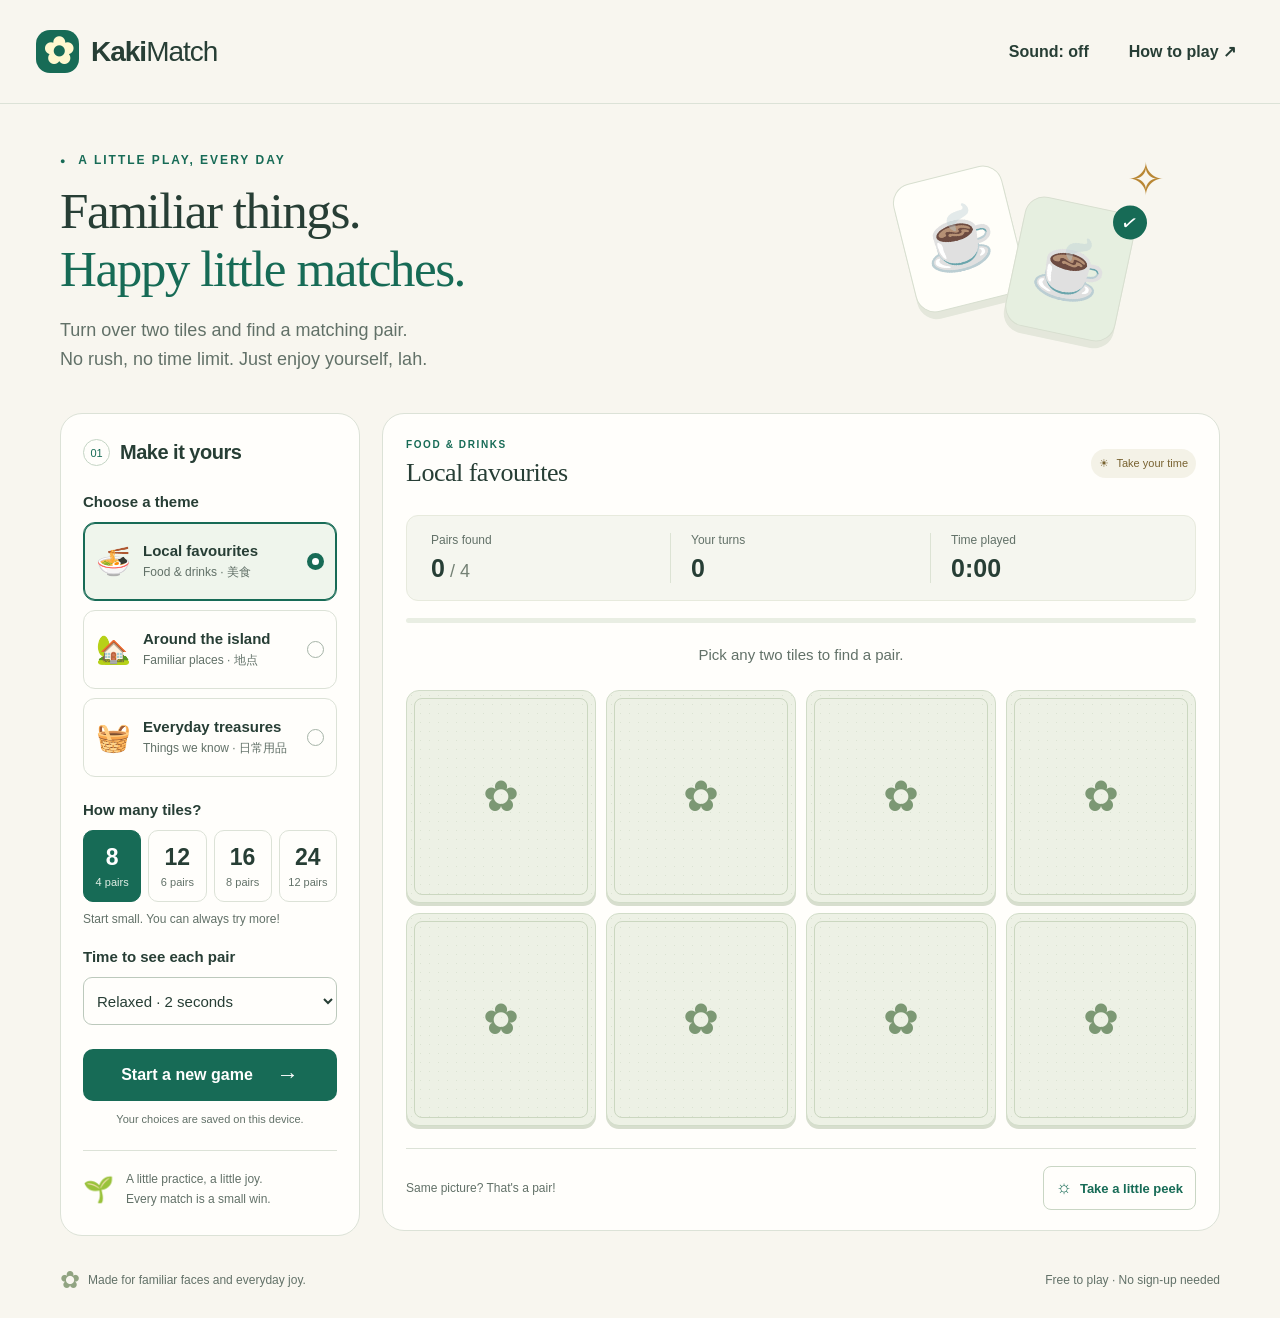
==== index.html @ 7e481359 "Add tile match game" ====
<!doctype html>
<html lang="en">
<head>
  <meta charset="utf-8">
  <meta name="viewport" content="width=device-width, initial-scale=1">
  <meta name="theme-color" content="#176b56">
  <meta name="description" content="A friendly, free tile matching game with familiar Singapore food, places and everyday things. Play at your own pace.">
  <title>Kaki Match · A little play, every day</title>
  <link rel="icon" href="data:image/svg+xml,%3Csvg xmlns='http://www.w3.org/2000/svg' viewBox='0 0 100 100'%3E%3Crect width='100' height='100' rx='24' fill='%23176b56'/%3E%3Ctext x='50' y='70' text-anchor='middle' font-size='65'%3E🌸%3C/text%3E%3C/svg%3E">
  <link rel="stylesheet" href="styles.css">
  <script src="engine.js" defer></script>
  <script src="app.js" defer></script>
</head>
<body>
  <a class="skip-link" href="#game">Skip to the game</a>
  <header class="site-header">
    <a class="brand" href="./" aria-label="Kaki Match home"><span class="brand-mark" aria-hidden="true">✿</span><span>Kaki<span class="brand-light">Match</span></span></a>
    <div class="header-actions"><button class="quiet-button" id="sound-button" type="button" aria-pressed="false">Sound: off</button><button class="quiet-button" id="help-button" type="button">How to play <span aria-hidden="true">↗</span></button></div>
  </header>

  <main>
    <section class="intro" aria-labelledby="page-title">
      <p class="eyebrow"><span aria-hidden="true">●</span> A LITTLE PLAY, EVERY DAY</p>
      <h1 id="page-title">Familiar things.<br><span>Happy little matches.</span></h1>
      <p class="intro-copy">Turn over two tiles and find a matching pair.<br>No rush, no time limit. Just enjoy yourself, lah.</p>
      <div class="intro-decoration" aria-hidden="true"><span class="decor-tile decor-one">☕</span><span class="decor-tile decor-two">☕<span class="decor-check">✓</span></span><span class="sparkle">✧</span></div>
    </section>

    <div class="game-layout">
      <aside class="settings-panel" aria-labelledby="settings-title">
        <div class="panel-heading"><span class="section-number" aria-hidden="true">01</span><h2 id="settings-title">Make it yours</h2></div>
        <form id="settings-form">
          <fieldset><legend>Choose a theme</legend><div class="theme-options">
            <label class="theme-option"><input type="radio" name="theme" value="food" checked><span class="theme-icon" aria-hidden="true">🍜</span><span><strong>Local favourites</strong><small>Food &amp; drinks · 美食</small></span><span class="radio-mark" aria-hidden="true"></span></label>
            <label class="theme-option"><input type="radio" name="theme" value="places"><span class="theme-icon" aria-hidden="true">🏡</span><span><strong>Around the island</strong><small>Familiar places · 地点</small></span><span class="radio-mark" aria-hidden="true"></span></label>
            <label class="theme-option"><input type="radio" name="theme" value="everyday"><span class="theme-icon" aria-hidden="true">🧺</span><span><strong>Everyday treasures</strong><small>Things we know · 日常用品</small></span><span class="radio-mark" aria-hidden="true"></span></label>
          </div></fieldset>
          <fieldset class="size-field"><legend>How many tiles?</legend><div class="size-options">
            <label><input type="radio" name="size" value="8" checked><span>8<small>4 pairs</small></span></label>
            <label><input type="radio" name="size" value="12"><span>12<small>6 pairs</small></span></label>
            <label><input type="radio" name="size" value="16"><span>16<small>8 pairs</small></span></label>
            <label><input type="radio" name="size" value="24"><span>24<small>12 pairs</small></span></label>
          </div><p class="field-hint">Start small. You can always try more!</p></fieldset>
          <label class="select-label" for="pace">Time to see each pair</label><select id="pace" name="pace"><option value="2000">Relaxed · 2 seconds</option><option value="3000">Extra time · 3 seconds</option><option value="1000">Quick · 1 second</option></select>
          <button class="primary-button start-button" type="submit">Start a new game <span aria-hidden="true">→</span></button>
          <p class="settings-note">Your choices are saved on this device.</p>
        </form>
        <div class="gentle-note"><span aria-hidden="true">🌱</span><p>A little practice, a little joy.<br>Every match is a small win.</p></div>
      </aside>

      <section class="game-panel" id="game" aria-labelledby="game-title" tabindex="-1">
        <div class="game-heading"><div><p class="eyebrow" id="theme-caption">FOOD &amp; DRINKS</p><h2 id="game-title">Local favourites</h2></div><span class="no-rush"><span aria-hidden="true">☀</span> Take your time</span></div>
        <div class="stats" aria-label="Game progress"><div><span class="stat-label">Pairs found</span><strong><span id="pairs-found">0</span><span class="stat-total" id="pairs-total"> / 4</span></strong></div><div><span class="stat-label">Your turns</span><strong id="turns">0</strong></div><div><span class="stat-label">Time played</span><strong id="timer">0:00</strong></div></div>
        <div class="progress-track" role="progressbar" aria-label="Pairs found" aria-valuemin="0" aria-valuemax="4" aria-valuenow="0" id="progress"><span id="progress-fill"></span></div>
        <p class="game-message" id="game-message" role="status" aria-live="polite" aria-atomic="true">Pick any two tiles to find a pair.</p>
        <div class="tile-grid" id="tile-grid" aria-label="Matching tiles"></div>
        <div class="board-footer"><span id="board-note">Same picture? That's a pair!</span><button class="peek-button" id="peek-button" type="button"><span aria-hidden="true">☼</span> Take a little peek</button></div>
      </section>
    </div>
    <footer class="site-footer"><span class="footer-flower" aria-hidden="true">✿</span> Made for familiar faces and everyday joy.<span class="footer-detail">Free to play · No sign-up needed</span></footer>
  </main>

  <dialog id="help-dialog" aria-labelledby="help-title"><button class="dialog-close" type="button" aria-label="Close instructions" data-close>×</button><span class="dialog-icon" aria-hidden="true">🌼</span><h2 id="help-title">Let's play, kaki!</h2><ol class="instructions"><li>Choose a theme and the number of tiles, then press <strong>Start a new game</strong>.</li><li>Tap a tile to reveal its picture. Tap another to look for the same picture.</li><li>Matching tiles stay face up. If they are different, try again!</li><li>Find all the pairs. Use <strong>Take a little peek</strong> whenever you need a hint.</li></ol><p>There is no time limit and no penalty for taking a peek. With a keyboard, use Tab to reach a tile and Enter or Space to turn it over. Arrow keys also move between tiles.</p><button class="primary-button" type="button" data-close>Got it, let's play</button></dialog>
  <dialog id="win-dialog" aria-labelledby="win-title"><button class="dialog-close" type="button" aria-label="Close celebration" data-close>×</button><span class="dialog-icon" aria-hidden="true">🎉</span><p class="eyebrow">ALL PAIRS FOUND</p><h2 id="win-title">Well done, kaki!</h2><p id="win-summary"></p><p>A little patience, a lovely result.</p><button class="primary-button" id="play-again" type="button">Play again <span aria-hidden="true">↻</span></button><button class="text-button" type="button" data-close>Enjoy my completed board</button></dialog>
  <noscript><div class="noscript">Please enable JavaScript in your browser to play Kaki Match.</div></noscript>
</body>
</html>
---- styles.css ----
:root{color-scheme:light;--paper:#f8f6ef;--ink:#273e35;--muted:#627168;--green:#176b56;--green-dark:#105340;--light-green:#eaf2e9;--line:#dce2d7;--white:#fffefb;--gold:#dfb45d;font-family:"Segoe UI",Arial,sans-serif;font-size:18px}*{box-sizing:border-box}body{margin:0;background:var(--paper);color:var(--ink)}button,input,select{font:inherit}button,a,input,select{-webkit-tap-highlight-color:transparent}button{cursor:pointer}button:disabled{cursor:wait;opacity:.65}button:focus-visible,a:focus-visible,select:focus-visible,input:focus-visible+span,.theme-option:has(input:focus-visible){outline:3px solid #a65b14;outline-offset:5px}a{color:inherit}.skip-link{position:fixed;left:16px;top:-100px;background:var(--white);padding:16px;z-index:10}.skip-link:focus{top:12px}.site-header{max-width:1320px;margin:auto;min-height:104px;padding:22px 44px;display:flex;align-items:center;justify-content:space-between;border-bottom:1px solid var(--line)}.brand{display:flex;align-items:center;gap:12px;font-size:28px;font-weight:750;letter-spacing:-1px;text-decoration:none}.brand-light{font-weight:400}.brand-mark{display:grid;place-items:center;width:43px;height:43px;border-radius:14px;background:var(--green);color:#fff8cf;font-size:37px;line-height:1}.header-actions{display:flex;gap:24px}.quiet-button{border:0;background:transparent;color:var(--ink);min-height:48px;font-size:16px;font-weight:600;padding:8px}.quiet-button:hover{color:var(--green);text-decoration:underline}main{max-width:1232px;margin:auto;padding:0 0 24px}.intro{position:relative;padding:49px 0 38px;overflow:hidden}.eyebrow{font-size:12px;font-weight:750;letter-spacing:2px;color:var(--green);margin:0 0 15px}.intro .eyebrow span{font-size:9px;margin-right:6px}h1{font-family:Georgia,"Times New Roman",serif;font-size:clamp(38px,4vw,54px);font-weight:500;line-height:1.13;letter-spacing:-1.5px;margin:0 0 18px}h1>span{color:var(--green)}.intro-copy{font-size:18px;line-height:1.65;color:var(--muted);margin:0}.intro-decoration{position:absolute;right:83px;top:65px;width:270px;height:180px}.decor-tile{position:absolute;width:112px;height:132px;display:grid;place-items:center;border:1px solid #d8dfd0;border-radius:20px;font-size:59px;box-shadow:0 7px 0 #e4e7db;background:#fffef9}.decor-one{left:8px;top:4px;transform:rotate(-14deg)}.decor-two{left:119px;top:34px;transform:rotate(12deg);background:#e6efe0}.decor-check{position:absolute;right:-11px;top:-10px;width:34px;height:34px;display:grid;place-items:center;border-radius:50%;background:var(--green);color:white;font-size:20px}.sparkle{position:absolute;right:0;top:-16px;color:#b98734;font-size:45px}.game-layout{display:grid;grid-template-columns:324px minmax(0,1fr);gap:28px;align-items:start}.settings-panel,.game-panel{border:1px solid var(--line);border-radius:22px;background:var(--white)}.settings-panel{padding:25px 22px}.panel-heading{display:flex;gap:10px;align-items:center;margin-bottom:27px}.section-number{font-size:11px;color:var(--green);border:1px solid #c5d5c5;border-radius:50%;width:27px;height:27px;display:grid;place-items:center}h2{font-size:21px;letter-spacing:-.5px;margin:0}.settings-panel h2{font-size:20px}fieldset{border:0;padding:0;margin:0 0 24px;min-width:0}legend,.select-label{font-size:15px;font-weight:700;padding:0;margin-bottom:12px;display:block}.theme-options{display:grid;gap:9px}.theme-option{position:relative;display:flex;gap:12px;align-items:center;min-height:79px;border:1px solid var(--line);border-radius:12px;padding:13px 12px;cursor:pointer;transition:background .15s,border-color .15s}.theme-option:has(input:checked){border-color:var(--green);background:#eff5ec;box-shadow:inset 0 0 0 1px var(--green)}.theme-option input,.size-options input{position:absolute;opacity:0;width:1px;height:1px}.theme-icon{font-size:28px}.theme-option strong{display:block;font-size:15px;font-weight:650}.theme-option small{display:block;color:var(--muted);font-size:12px;margin-top:5px}.radio-mark{margin-left:auto;flex-shrink:0;width:17px;height:17px;border:1.5px solid #a6b4a8;border-radius:50%}.theme-option input:checked~.radio-mark{border:5px solid var(--green);background:white}.size-options{display:grid;grid-template-columns:repeat(4,1fr);gap:7px}.size-options label{position:relative;cursor:pointer}.size-options label>span{display:flex;flex-direction:column;align-items:center;justify-content:center;gap:5px;min-height:72px;border:1px solid var(--line);border-radius:10px;font-size:23px;font-weight:650}.size-options small{font-size:11px;font-weight:400;color:var(--muted)}.size-options input:checked+span{background:var(--green);border-color:var(--green);color:white}.size-options input:checked+span small{color:#e0eee5}.field-hint{font-size:12px;color:var(--muted);margin:10px 0 0}.size-field{margin-bottom:22px}select{width:100%;min-height:48px;border:1px solid #bcc9bc;border-radius:9px;background:var(--white);color:var(--ink);padding:9px;font-size:15px}.primary-button{min-height:52px;border:0;border-radius:10px;background:var(--green);color:white;font-weight:650;padding:13px 20px;display:flex;align-items:center;justify-content:center;gap:24px}.primary-button:hover{background:var(--green-dark)}.start-button{width:100%;margin-top:24px;font-size:16px}.start-button span{font-size:22px}.settings-note{font-size:11px;color:var(--muted);text-align:center;margin:12px 0 0}.gentle-note{display:flex;gap:12px;align-items:center;border-top:1px solid var(--line);margin-top:25px;padding-top:18px}.gentle-note>span{font-size:25px}.gentle-note p{font-size:12px;line-height:1.7;color:var(--muted);margin:0}.game-panel{padding:29px 30px 21px;scroll-margin-top:20px}.game-heading{display:flex;justify-content:space-between;gap:12px;align-items:center}.game-heading .eyebrow{font-size:10px;letter-spacing:1.6px;margin-bottom:8px}.game-heading h2{font-size:26px;font-family:Georgia,"Times New Roman",serif;font-weight:500}.no-rush{white-space:nowrap;font-size:12px;padding:9px 12px;background:#f4f2e7;color:#786230;border-radius:20px}.no-rush span{margin-right:5px}.stats{display:grid;grid-template-columns:repeat(3,1fr);margin-top:27px;background:#f5f6ef;border:1px solid #e7eadd;border-radius:12px;padding:17px 4px}.stats>div{padding:0 20px;border-right:1px solid #dce3d4}.stats>div:last-child{border:0}.stat-label{display:block;font-size:12px;color:var(--muted);margin-bottom:7px}.stats strong{font-size:25px;font-weight:600;font-variant-numeric:tabular-nums}.stat-total{font-size:18px;color:#748175;font-weight:400}.progress-track{height:5px;border-radius:5px;background:#e9eee3;margin-top:17px;overflow:hidden}.progress-track>span{display:block;height:100%;background:var(--green);width:0;transition:width .3s}.game-message{font-size:15px;color:var(--muted);text-align:center;min-height:24px;margin:23px 0 20px}.tile-grid{display:grid;grid-template-columns:repeat(4,minmax(0,1fr));gap:13px}.tile{position:relative;aspect-ratio:1/1.12;min-width:0;min-height:108px;background:transparent;border:0;padding:0;border-radius:13px;perspective:800px;color:var(--ink)}.tile-inner{position:absolute;inset:0;transform-style:preserve-3d;transition:transform .35s}.tile.is-revealed .tile-inner{transform:rotateY(180deg)}.tile-back,.tile-front{position:absolute;inset:0;backface-visibility:hidden;border-radius:13px;display:flex;flex-direction:column;align-items:center;justify-content:center}.tile-back{background:#edf1e5;border:1px solid #d1dcc8;box-shadow:0 3px 0 #d7dece;background-image:radial-gradient(#b7c7ac55 .8px,transparent .8px);background-size:9px 9px}.tile-back:before{content:"";position:absolute;inset:7px;border:1px solid #cbd7c0;border-radius:8px}.tile-back-flower{font-size:43px;color:#7c9874;font-family:Georgia,serif;line-height:1}.tile:hover:not(.is-revealed) .tile-back{background-color:#e2ebd7;border-color:#8fa783}.tile-front{background:#fffaf0;border:2px solid #dbbc83;transform:rotateY(180deg);padding:8px 4px;gap:4px}.tile-emoji{font-size:clamp(30px,3.4vw,49px);line-height:1.2}.tile-name{font-size:14px;font-weight:650;text-align:center;line-height:1.2}.tile-local{font-size:12px;color:var(--muted)}.tile.is-matched .tile-front{background:#edf5e8;border-color:#8daf80}.tile.is-matched .tile-front:after{content:"✓";position:absolute;right:6px;top:4px;font-size:14px;color:var(--green);font-weight:bold}.board-footer{display:flex;align-items:center;justify-content:space-between;gap:10px;margin-top:22px;padding-top:17px;border-top:1px solid var(--line)}.board-footer>span{font-size:12px;color:var(--muted)}.peek-button{border:1px solid #c9d6c4;background:var(--white);border-radius:8px;padding:10px 12px;min-height:44px;font-size:13px;color:var(--green);font-weight:600}.peek-button:hover{background:var(--light-green)}.peek-button>span{font-size:18px;margin-right:4px}.site-footer{display:flex;align-items:center;gap:8px;color:var(--muted);font-size:12px;padding:30px 0 0}.footer-flower{color:#91a482;font-size:24px}.footer-detail{margin-left:auto}dialog{max-width:510px;width:calc(100% - 32px);max-height:90vh;overflow:auto;border:1px solid var(--line);border-radius:24px;padding:38px;background:var(--white);color:var(--ink);box-shadow:0 20px 100px #132a3440}dialog::backdrop{background:#1b302d80;backdrop-filter:blur(4px)}dialog h2{font-family:Georgia,serif;font-size:33px;margin:12px 0 18px}dialog p{font-size:16px;line-height:1.65;color:var(--muted)}dialog .primary-button{width:100%;margin-top:22px}.dialog-close{position:absolute;right:14px;top:10px;border:0;background:transparent;font-size:30px;color:var(--muted);width:44px;height:44px}.dialog-icon{font-size:48px;display:block}.instructions{padding-left:23px;font-size:17px;line-height:1.65}.instructions li{padding-left:4px;margin-bottom:13px}#win-dialog{text-align:center}#win-dialog .eyebrow{margin-top:15px}.text-button{display:block;margin:14px auto 0;border:0;background:transparent;text-decoration:underline;color:var(--green);min-height:44px;font-size:15px}.noscript{position:fixed;bottom:0;left:0;right:0;padding:20px;background:#fff0ca;text-align:center}.tile-grid.large-grid{grid-template-columns:repeat(6,minmax(0,1fr))}.large-grid .tile{min-height:110px}.large-grid .tile-emoji{font-size:34px}.large-grid .tile-name{font-size:12px}
.tile{width:100%}
.skip-link:not(:focus){clip-path:inset(50%);width:1px;height:1px;overflow:hidden;padding:0;white-space:nowrap}
@media(min-width:1500px){main{max-width:1232px}.site-header{max-width:1320px}.tile{aspect-ratio:1.1/1}}
@media(max-width:1320px){main{padding:0 36px 24px}.site-header{padding:22px 36px}.intro-decoration{right:55px}.game-layout{grid-template-columns:300px minmax(0,1fr);gap:22px}.game-panel{padding:25px 23px 20px}.tile-grid{gap:10px}.tile-name{font-size:13px}.no-rush{font-size:11px;padding:8px}.tile-grid.large-grid{grid-template-columns:repeat(4,minmax(0,1fr))}.large-grid .tile-name{font-size:13px}}
@media(max-width:1000px){.intro-decoration{right:15px;transform:scale(.85);transform-origin:right center}.game-layout{grid-template-columns:270px minmax(0,1fr);gap:18px}.settings-panel{padding:23px 16px}.theme-option{gap:8px;padding:12px 8px}.theme-option strong{font-size:14px}.theme-option small{font-size:11px}.theme-icon{font-size:24px}.game-panel{padding:23px 18px 18px}.no-rush{display:none}.stats>div{padding:0 10px}.tile{min-height:100px}.tile-name{font-size:11px}.tile-emoji{font-size:32px}.tile-local{font-size:11px}.board-footer{flex-wrap:wrap}.tile-grid{gap:9px}}
@media(max-width:780px){main{padding:0 20px 24px}.site-header{padding:15px 20px;min-height:82px}.brand{font-size:24px;gap:8px}.brand-mark{width:36px;height:36px;font-size:30px}.header-actions{gap:8px}.quiet-button{font-size:13px;padding:6px}.intro{padding:32px 0}.intro-decoration{display:none}h1{font-size:42px}.intro-copy{font-size:17px}.game-layout{grid-template-columns:1fr}.settings-panel{padding:22px}.panel-heading{margin-bottom:20px}.theme-options{grid-template-columns:repeat(3,minmax(0,1fr));gap:8px}.theme-option{flex-direction:column;text-align:center;justify-content:flex-start;padding:12px 6px;gap:9px}.theme-option .radio-mark{position:absolute;top:7px;right:7px;width:14px;height:14px}.theme-option strong{font-size:13px}.theme-option small{font-size:11px;line-height:1.5}.theme-icon{font-size:30px}.settings-panel form{display:grid;grid-template-columns:1fr 1fr;gap:0 20px}.settings-panel fieldset:first-child{grid-column:1/-1;margin-bottom:20px}.size-field{grid-column:1/-1}.select-label{align-self:center;margin-bottom:0}.start-button{grid-column:1/-1;margin-top:18px}.settings-note{grid-column:1/-1}.gentle-note{display:none}.size-options label>span{min-height:62px}.game-panel{padding:25px 22px}.tile{aspect-ratio:1/1.05;min-height:102px}.tile-emoji,.large-grid .tile-emoji{font-size:42px}.tile-name,.large-grid .tile-name{font-size:14px}.no-rush{display:block}.tile-grid{gap:12px}.tile-local{font-size:12px}.stats>div{padding:0 16px}.site-footer{flex-wrap:wrap;line-height:1.5}.footer-detail{margin-left:0;width:100%;padding-left:27px}}
@media(max-width:420px){main{padding:0 12px 20px}.site-header{padding:12px}.brand{font-size:21px}.brand-mark{width:30px;height:32px;font-size:27px}.header-actions{gap:0}.quiet-button{font-size:12px}h1{font-size:36px}.intro-copy{font-size:16px}.intro .eyebrow{font-size:10px}.settings-panel{padding:20px 15px}.theme-option strong{font-size:12px}.theme-option small{font-size:10px}.game-panel{padding:22px 12px 16px}.game-heading h2{font-size:24px}.no-rush{font-size:10px;padding:7px}.stats>div{padding:0 12px}.stat-label{font-size:11px}.tile-grid{gap:8px}.tile{min-height:103px}.tile-emoji,.large-grid .tile-emoji{font-size:32px}.tile-name,.large-grid .tile-name{font-size:11px}.tile-local{font-size:10px}.tile-front{padding:7px 2px}.tile.is-matched .tile-front:after{font-size:11px;right:3px;top:2px}.game-message{font-size:13px}.board-footer{justify-content:center}.board-footer>span{width:100%;text-align:center}.peek-button{font-size:14px;width:100%}dialog{padding:30px 24px}}
@media(prefers-reduced-motion:reduce){*,*:before,*:after{transition:none!important;scroll-behavior:auto!important}.tile-inner{transform:none!important}.tile-front{transform:none}.tile:not(.is-revealed) .tile-front{visibility:hidden}.tile.is-revealed .tile-back{visibility:hidden}}
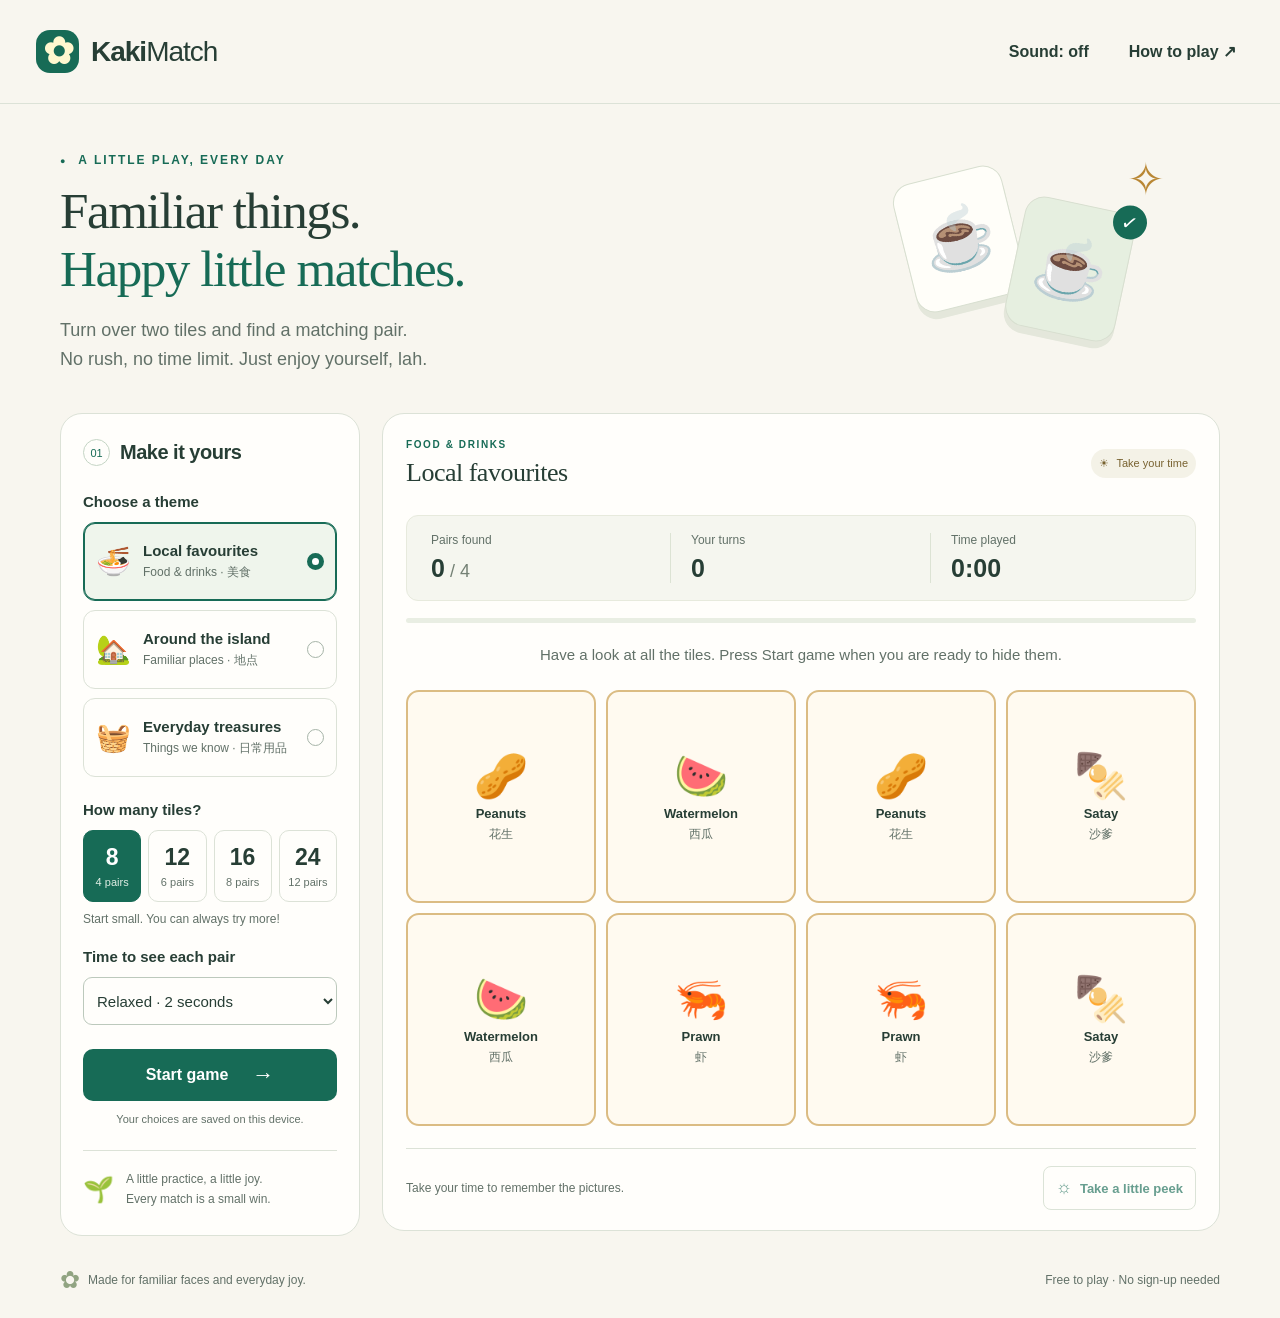
==== commit b0538973: "Reveal tiles before pressing start" ====
--- a/index.html
+++ b/index.html
@@ -42,7 +42,7 @@
             <label><input type="radio" name="size" value="24"><span>24<small>12 pairs</small></span></label>
           </div><p class="field-hint">Start small. You can always try more!</p></fieldset>
           <label class="select-label" for="pace">Time to see each pair</label><select id="pace" name="pace"><option value="2000">Relaxed · 2 seconds</option><option value="3000">Extra time · 3 seconds</option><option value="1000">Quick · 1 second</option></select>
-          <button class="primary-button start-button" type="submit">Start a new game <span aria-hidden="true">→</span></button>
+          <button class="primary-button start-button" id="start-button" type="submit">Start game <span aria-hidden="true">→</span></button>
           <p class="settings-note">Your choices are saved on this device.</p>
         </form>
         <div class="gentle-note"><span aria-hidden="true">🌱</span><p>A little practice, a little joy.<br>Every match is a small win.</p></div>
@@ -52,15 +52,15 @@
         <div class="game-heading"><div><p class="eyebrow" id="theme-caption">FOOD &amp; DRINKS</p><h2 id="game-title">Local favourites</h2></div><span class="no-rush"><span aria-hidden="true">☀</span> Take your time</span></div>
         <div class="stats" aria-label="Game progress"><div><span class="stat-label">Pairs found</span><strong><span id="pairs-found">0</span><span class="stat-total" id="pairs-total"> / 4</span></strong></div><div><span class="stat-label">Your turns</span><strong id="turns">0</strong></div><div><span class="stat-label">Time played</span><strong id="timer">0:00</strong></div></div>
         <div class="progress-track" role="progressbar" aria-label="Pairs found" aria-valuemin="0" aria-valuemax="4" aria-valuenow="0" id="progress"><span id="progress-fill"></span></div>
-        <p class="game-message" id="game-message" role="status" aria-live="polite" aria-atomic="true">Pick any two tiles to find a pair.</p>
+        <p class="game-message" id="game-message" role="status" aria-live="polite" aria-atomic="true">Have a look at all the tiles. Press Start game when you are ready to hide them.</p>
         <div class="tile-grid" id="tile-grid" aria-label="Matching tiles"></div>
-        <div class="board-footer"><span id="board-note">Same picture? That's a pair!</span><button class="peek-button" id="peek-button" type="button"><span aria-hidden="true">☼</span> Take a little peek</button></div>
+        <div class="board-footer"><span id="board-note">Take your time to remember the pictures.</span><button class="peek-button" id="peek-button" type="button" disabled><span aria-hidden="true">☼</span> Take a little peek</button></div>
       </section>
     </div>
     <footer class="site-footer"><span class="footer-flower" aria-hidden="true">✿</span> Made for familiar faces and everyday joy.<span class="footer-detail">Free to play · No sign-up needed</span></footer>
   </main>
 
-  <dialog id="help-dialog" aria-labelledby="help-title"><button class="dialog-close" type="button" aria-label="Close instructions" data-close>×</button><span class="dialog-icon" aria-hidden="true">🌼</span><h2 id="help-title">Let's play, kaki!</h2><ol class="instructions"><li>Choose a theme and the number of tiles, then press <strong>Start a new game</strong>.</li><li>Tap a tile to reveal its picture. Tap another to look for the same picture.</li><li>Matching tiles stay face up. If they are different, try again!</li><li>Find all the pairs. Use <strong>Take a little peek</strong> whenever you need a hint.</li></ol><p>There is no time limit and no penalty for taking a peek. With a keyboard, use Tab to reach a tile and Enter or Space to turn it over. Arrow keys also move between tiles.</p><button class="primary-button" type="button" data-close>Got it, let's play</button></dialog>
+  <dialog id="help-dialog" aria-labelledby="help-title"><button class="dialog-close" type="button" aria-label="Close instructions" data-close>×</button><span class="dialog-icon" aria-hidden="true">🌼</span><h2 id="help-title">Let's play, kaki!</h2><ol class="instructions"><li>Choose a theme and the number of tiles. All pictures stay face up so you can remember them. Press <strong>Start game</strong> when you are ready to hide them.</li><li>Tap a tile to reveal its picture. Tap another to look for the same picture.</li><li>Matching tiles stay face up. If they are different, try again!</li><li>Find all the pairs. Use <strong>Take a little peek</strong> whenever you need a hint.</li></ol><p>There is no time limit and no penalty for taking a peek. With a keyboard, use Tab to reach a tile and Enter or Space to turn it over. Arrow keys also move between tiles.</p><button class="primary-button" type="button" data-close>Got it, let's play</button></dialog>
   <dialog id="win-dialog" aria-labelledby="win-title"><button class="dialog-close" type="button" aria-label="Close celebration" data-close>×</button><span class="dialog-icon" aria-hidden="true">🎉</span><p class="eyebrow">ALL PAIRS FOUND</p><h2 id="win-title">Well done, kaki!</h2><p id="win-summary"></p><p>A little patience, a lovely result.</p><button class="primary-button" id="play-again" type="button">Play again <span aria-hidden="true">↻</span></button><button class="text-button" type="button" data-close>Enjoy my completed board</button></dialog>
   <noscript><div class="noscript">Please enable JavaScript in your browser to play Kaki Match.</div></noscript>
 </body>
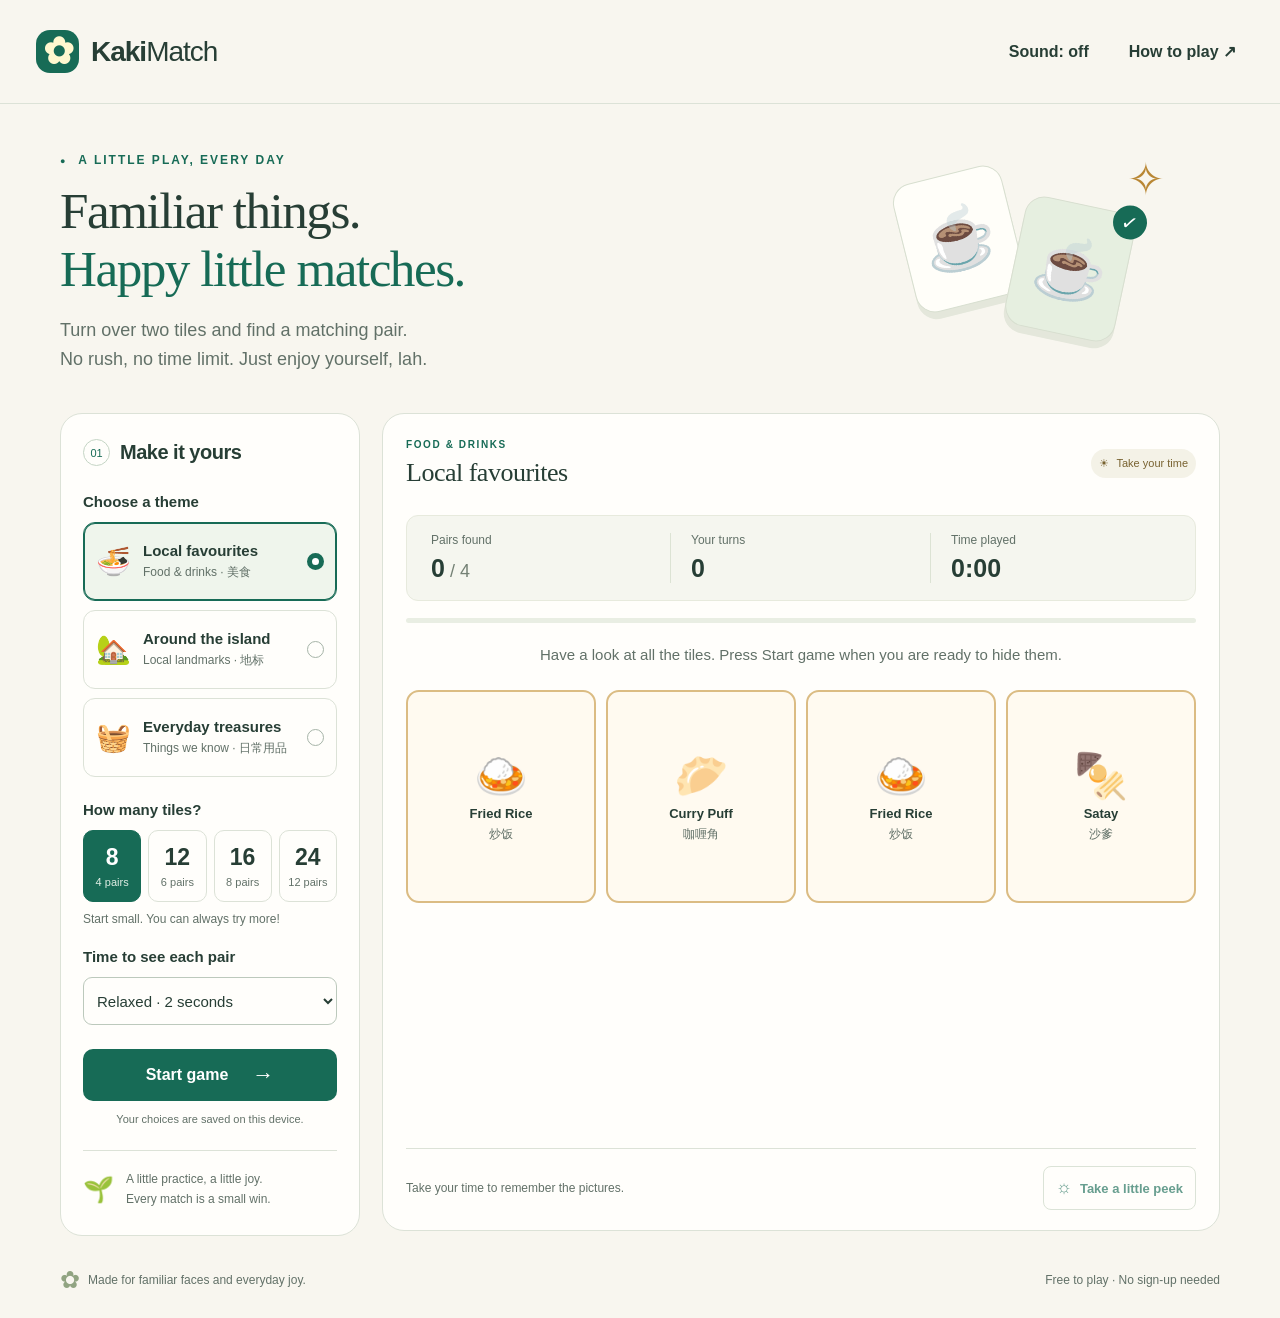
==== commit 35f39f76: "Add new icons, numbering to tiles" ====
--- a/index.html
+++ b/index.html
@@ -9,6 +9,7 @@
   <link rel="icon" href="data:image/svg+xml,%3Csvg xmlns='http://www.w3.org/2000/svg' viewBox='0 0 100 100'%3E%3Crect width='100' height='100' rx='24' fill='%23176b56'/%3E%3Ctext x='50' y='70' text-anchor='middle' font-size='65'%3E🌸%3C/text%3E%3C/svg%3E">
   <link rel="stylesheet" href="styles.css">
   <script src="engine.js" defer></script>
+  <script src="illustrations.js" defer></script>
   <script src="app.js" defer></script>
 </head>
 <body>
@@ -32,7 +33,7 @@
         <form id="settings-form">
           <fieldset><legend>Choose a theme</legend><div class="theme-options">
             <label class="theme-option"><input type="radio" name="theme" value="food" checked><span class="theme-icon" aria-hidden="true">🍜</span><span><strong>Local favourites</strong><small>Food &amp; drinks · 美食</small></span><span class="radio-mark" aria-hidden="true"></span></label>
-            <label class="theme-option"><input type="radio" name="theme" value="places"><span class="theme-icon" aria-hidden="true">🏡</span><span><strong>Around the island</strong><small>Familiar places · 地点</small></span><span class="radio-mark" aria-hidden="true"></span></label>
+            <label class="theme-option"><input type="radio" name="theme" value="places"><span class="theme-icon" aria-hidden="true">🏡</span><span><strong>Around the island</strong><small>Local landmarks · 地标</small></span><span class="radio-mark" aria-hidden="true"></span></label>
             <label class="theme-option"><input type="radio" name="theme" value="everyday"><span class="theme-icon" aria-hidden="true">🧺</span><span><strong>Everyday treasures</strong><small>Things we know · 日常用品</small></span><span class="radio-mark" aria-hidden="true"></span></label>
           </div></fieldset>
           <fieldset class="size-field"><legend>How many tiles?</legend><div class="size-options">
@@ -60,7 +61,7 @@
     <footer class="site-footer"><span class="footer-flower" aria-hidden="true">✿</span> Made for familiar faces and everyday joy.<span class="footer-detail">Free to play · No sign-up needed</span></footer>
   </main>
 
-  <dialog id="help-dialog" aria-labelledby="help-title"><button class="dialog-close" type="button" aria-label="Close instructions" data-close>×</button><span class="dialog-icon" aria-hidden="true">🌼</span><h2 id="help-title">Let's play, kaki!</h2><ol class="instructions"><li>Choose a theme and the number of tiles. All pictures stay face up so you can remember them. Press <strong>Start game</strong> when you are ready to hide them.</li><li>Tap a tile to reveal its picture. Tap another to look for the same picture.</li><li>Matching tiles stay face up. If they are different, try again!</li><li>Find all the pairs. Use <strong>Take a little peek</strong> whenever you need a hint.</li></ol><p>There is no time limit and no penalty for taking a peek. With a keyboard, use Tab to reach a tile and Enter or Space to turn it over. Arrow keys also move between tiles.</p><button class="primary-button" type="button" data-close>Got it, let's play</button></dialog>
+  <dialog id="help-dialog" aria-labelledby="help-title"><button class="dialog-close" type="button" aria-label="Close instructions" data-close>×</button><span class="dialog-icon" aria-hidden="true">🌼</span><h2 id="help-title">Let's play, kaki!</h2><ol class="instructions"><li>Choose a theme and the number of tiles. All pictures stay face up so you can remember them. Press <strong>Start game</strong> when you are ready to hide them.</li><li>Tap a tile to reveal its picture. Tap another to look for the same picture. Each tile back has a number, so you can also call out the numbers for someone to tap.</li><li>Matching tiles stay face up. If they are different, try again!</li><li>Find all the pairs. Use <strong>Take a little peek</strong> whenever you need a hint.</li></ol><p>There is no time limit and no penalty for taking a peek. With a keyboard, use Tab to reach a tile and Enter or Space to turn it over. Arrow keys also move between tiles.</p><button class="primary-button" type="button" data-close>Got it, let's play</button></dialog>
   <dialog id="win-dialog" aria-labelledby="win-title"><button class="dialog-close" type="button" aria-label="Close celebration" data-close>×</button><span class="dialog-icon" aria-hidden="true">🎉</span><p class="eyebrow">ALL PAIRS FOUND</p><h2 id="win-title">Well done, kaki!</h2><p id="win-summary"></p><p>A little patience, a lovely result.</p><button class="primary-button" id="play-again" type="button">Play again <span aria-hidden="true">↻</span></button><button class="text-button" type="button" data-close>Enjoy my completed board</button></dialog>
   <noscript><div class="noscript">Please enable JavaScript in your browser to play Kaki Match.</div></noscript>
 </body>
--- a/styles.css
+++ b/styles.css
@@ -1,5 +1,9 @@
 :root{color-scheme:light;--paper:#f8f6ef;--ink:#273e35;--muted:#627168;--green:#176b56;--green-dark:#105340;--light-green:#eaf2e9;--line:#dce2d7;--white:#fffefb;--gold:#dfb45d;font-family:"Segoe UI",Arial,sans-serif;font-size:18px}*{box-sizing:border-box}body{margin:0;background:var(--paper);color:var(--ink)}button,input,select{font:inherit}button,a,input,select{-webkit-tap-highlight-color:transparent}button{cursor:pointer}button:disabled{cursor:wait;opacity:.65}button:focus-visible,a:focus-visible,select:focus-visible,input:focus-visible+span,.theme-option:has(input:focus-visible){outline:3px solid #a65b14;outline-offset:5px}a{color:inherit}.skip-link{position:fixed;left:16px;top:-100px;background:var(--white);padding:16px;z-index:10}.skip-link:focus{top:12px}.site-header{max-width:1320px;margin:auto;min-height:104px;padding:22px 44px;display:flex;align-items:center;justify-content:space-between;border-bottom:1px solid var(--line)}.brand{display:flex;align-items:center;gap:12px;font-size:28px;font-weight:750;letter-spacing:-1px;text-decoration:none}.brand-light{font-weight:400}.brand-mark{display:grid;place-items:center;width:43px;height:43px;border-radius:14px;background:var(--green);color:#fff8cf;font-size:37px;line-height:1}.header-actions{display:flex;gap:24px}.quiet-button{border:0;background:transparent;color:var(--ink);min-height:48px;font-size:16px;font-weight:600;padding:8px}.quiet-button:hover{color:var(--green);text-decoration:underline}main{max-width:1232px;margin:auto;padding:0 0 24px}.intro{position:relative;padding:49px 0 38px;overflow:hidden}.eyebrow{font-size:12px;font-weight:750;letter-spacing:2px;color:var(--green);margin:0 0 15px}.intro .eyebrow span{font-size:9px;margin-right:6px}h1{font-family:Georgia,"Times New Roman",serif;font-size:clamp(38px,4vw,54px);font-weight:500;line-height:1.13;letter-spacing:-1.5px;margin:0 0 18px}h1>span{color:var(--green)}.intro-copy{font-size:18px;line-height:1.65;color:var(--muted);margin:0}.intro-decoration{position:absolute;right:83px;top:65px;width:270px;height:180px}.decor-tile{position:absolute;width:112px;height:132px;display:grid;place-items:center;border:1px solid #d8dfd0;border-radius:20px;font-size:59px;box-shadow:0 7px 0 #e4e7db;background:#fffef9}.decor-one{left:8px;top:4px;transform:rotate(-14deg)}.decor-two{left:119px;top:34px;transform:rotate(12deg);background:#e6efe0}.decor-check{position:absolute;right:-11px;top:-10px;width:34px;height:34px;display:grid;place-items:center;border-radius:50%;background:var(--green);color:white;font-size:20px}.sparkle{position:absolute;right:0;top:-16px;color:#b98734;font-size:45px}.game-layout{display:grid;grid-template-columns:324px minmax(0,1fr);gap:28px;align-items:start}.settings-panel,.game-panel{border:1px solid var(--line);border-radius:22px;background:var(--white)}.settings-panel{padding:25px 22px}.panel-heading{display:flex;gap:10px;align-items:center;margin-bottom:27px}.section-number{font-size:11px;color:var(--green);border:1px solid #c5d5c5;border-radius:50%;width:27px;height:27px;display:grid;place-items:center}h2{font-size:21px;letter-spacing:-.5px;margin:0}.settings-panel h2{font-size:20px}fieldset{border:0;padding:0;margin:0 0 24px;min-width:0}legend,.select-label{font-size:15px;font-weight:700;padding:0;margin-bottom:12px;display:block}.theme-options{display:grid;gap:9px}.theme-option{position:relative;display:flex;gap:12px;align-items:center;min-height:79px;border:1px solid var(--line);border-radius:12px;padding:13px 12px;cursor:pointer;transition:background .15s,border-color .15s}.theme-option:has(input:checked){border-color:var(--green);background:#eff5ec;box-shadow:inset 0 0 0 1px var(--green)}.theme-option input,.size-options input{position:absolute;opacity:0;width:1px;height:1px}.theme-icon{font-size:28px}.theme-option strong{display:block;font-size:15px;font-weight:650}.theme-option small{display:block;color:var(--muted);font-size:12px;margin-top:5px}.radio-mark{margin-left:auto;flex-shrink:0;width:17px;height:17px;border:1.5px solid #a6b4a8;border-radius:50%}.theme-option input:checked~.radio-mark{border:5px solid var(--green);background:white}.size-options{display:grid;grid-template-columns:repeat(4,1fr);gap:7px}.size-options label{position:relative;cursor:pointer}.size-options label>span{display:flex;flex-direction:column;align-items:center;justify-content:center;gap:5px;min-height:72px;border:1px solid var(--line);border-radius:10px;font-size:23px;font-weight:650}.size-options small{font-size:11px;font-weight:400;color:var(--muted)}.size-options input:checked+span{background:var(--green);border-color:var(--green);color:white}.size-options input:checked+span small{color:#e0eee5}.field-hint{font-size:12px;color:var(--muted);margin:10px 0 0}.size-field{margin-bottom:22px}select{width:100%;min-height:48px;border:1px solid #bcc9bc;border-radius:9px;background:var(--white);color:var(--ink);padding:9px;font-size:15px}.primary-button{min-height:52px;border:0;border-radius:10px;background:var(--green);color:white;font-weight:650;padding:13px 20px;display:flex;align-items:center;justify-content:center;gap:24px}.primary-button:hover{background:var(--green-dark)}.start-button{width:100%;margin-top:24px;font-size:16px}.start-button span{font-size:22px}.settings-note{font-size:11px;color:var(--muted);text-align:center;margin:12px 0 0}.gentle-note{display:flex;gap:12px;align-items:center;border-top:1px solid var(--line);margin-top:25px;padding-top:18px}.gentle-note>span{font-size:25px}.gentle-note p{font-size:12px;line-height:1.7;color:var(--muted);margin:0}.game-panel{padding:29px 30px 21px;scroll-margin-top:20px}.game-heading{display:flex;justify-content:space-between;gap:12px;align-items:center}.game-heading .eyebrow{font-size:10px;letter-spacing:1.6px;margin-bottom:8px}.game-heading h2{font-size:26px;font-family:Georgia,"Times New Roman",serif;font-weight:500}.no-rush{white-space:nowrap;font-size:12px;padding:9px 12px;background:#f4f2e7;color:#786230;border-radius:20px}.no-rush span{margin-right:5px}.stats{display:grid;grid-template-columns:repeat(3,1fr);margin-top:27px;background:#f5f6ef;border:1px solid #e7eadd;border-radius:12px;padding:17px 4px}.stats>div{padding:0 20px;border-right:1px solid #dce3d4}.stats>div:last-child{border:0}.stat-label{display:block;font-size:12px;color:var(--muted);margin-bottom:7px}.stats strong{font-size:25px;font-weight:600;font-variant-numeric:tabular-nums}.stat-total{font-size:18px;color:#748175;font-weight:400}.progress-track{height:5px;border-radius:5px;background:#e9eee3;margin-top:17px;overflow:hidden}.progress-track>span{display:block;height:100%;background:var(--green);width:0;transition:width .3s}.game-message{font-size:15px;color:var(--muted);text-align:center;min-height:24px;margin:23px 0 20px}.tile-grid{display:grid;grid-template-columns:repeat(4,minmax(0,1fr));gap:13px}.tile{position:relative;aspect-ratio:1/1.12;min-width:0;min-height:108px;background:transparent;border:0;padding:0;border-radius:13px;perspective:800px;color:var(--ink)}.tile-inner{position:absolute;inset:0;transform-style:preserve-3d;transition:transform .35s}.tile.is-revealed .tile-inner{transform:rotateY(180deg)}.tile-back,.tile-front{position:absolute;inset:0;backface-visibility:hidden;border-radius:13px;display:flex;flex-direction:column;align-items:center;justify-content:center}.tile-back{background:#edf1e5;border:1px solid #d1dcc8;box-shadow:0 3px 0 #d7dece;background-image:radial-gradient(#b7c7ac55 .8px,transparent .8px);background-size:9px 9px}.tile-back:before{content:"";position:absolute;inset:7px;border:1px solid #cbd7c0;border-radius:8px}.tile-back-flower{font-size:43px;color:#7c9874;font-family:Georgia,serif;line-height:1}.tile:hover:not(.is-revealed) .tile-back{background-color:#e2ebd7;border-color:#8fa783}.tile-front{background:#fffaf0;border:2px solid #dbbc83;transform:rotateY(180deg);padding:8px 4px;gap:4px}.tile-emoji{font-size:clamp(30px,3.4vw,49px);line-height:1.2}.tile-name{font-size:14px;font-weight:650;text-align:center;line-height:1.2}.tile-local{font-size:12px;color:var(--muted)}.tile.is-matched .tile-front{background:#edf5e8;border-color:#8daf80}.tile.is-matched .tile-front:after{content:"✓";position:absolute;right:6px;top:4px;font-size:14px;color:var(--green);font-weight:bold}.board-footer{display:flex;align-items:center;justify-content:space-between;gap:10px;margin-top:22px;padding-top:17px;border-top:1px solid var(--line)}.board-footer>span{font-size:12px;color:var(--muted)}.peek-button{border:1px solid #c9d6c4;background:var(--white);border-radius:8px;padding:10px 12px;min-height:44px;font-size:13px;color:var(--green);font-weight:600}.peek-button:hover{background:var(--light-green)}.peek-button>span{font-size:18px;margin-right:4px}.site-footer{display:flex;align-items:center;gap:8px;color:var(--muted);font-size:12px;padding:30px 0 0}.footer-flower{color:#91a482;font-size:24px}.footer-detail{margin-left:auto}dialog{max-width:510px;width:calc(100% - 32px);max-height:90vh;overflow:auto;border:1px solid var(--line);border-radius:24px;padding:38px;background:var(--white);color:var(--ink);box-shadow:0 20px 100px #132a3440}dialog::backdrop{background:#1b302d80;backdrop-filter:blur(4px)}dialog h2{font-family:Georgia,serif;font-size:33px;margin:12px 0 18px}dialog p{font-size:16px;line-height:1.65;color:var(--muted)}dialog .primary-button{width:100%;margin-top:22px}.dialog-close{position:absolute;right:14px;top:10px;border:0;background:transparent;font-size:30px;color:var(--muted);width:44px;height:44px}.dialog-icon{font-size:48px;display:block}.instructions{padding-left:23px;font-size:17px;line-height:1.65}.instructions li{padding-left:4px;margin-bottom:13px}#win-dialog{text-align:center}#win-dialog .eyebrow{margin-top:15px}.text-button{display:block;margin:14px auto 0;border:0;background:transparent;text-decoration:underline;color:var(--green);min-height:44px;font-size:15px}.noscript{position:fixed;bottom:0;left:0;right:0;padding:20px;background:#fff0ca;text-align:center}.tile-grid.large-grid{grid-template-columns:repeat(6,minmax(0,1fr))}.large-grid .tile{min-height:110px}.large-grid .tile-emoji{font-size:34px}.large-grid .tile-name{font-size:12px}
 .tile{width:100%}
+.tile-number{position:relative;font-size:clamp(32px,4vw,52px);font-weight:800;line-height:1;color:var(--green-dark);font-variant-numeric:lining-nums tabular-nums}
+.tile-picture{display:block;width:1.5em;height:1.5em;flex-shrink:0}
+.tile-picture svg{display:block;width:100%;height:100%}
+.tile-grid.illustrated-grid .tile{min-height:148px}
 .skip-link:not(:focus){clip-path:inset(50%);width:1px;height:1px;overflow:hidden;padding:0;white-space:nowrap}
 @media(min-width:1500px){main{max-width:1232px}.site-header{max-width:1320px}.tile{aspect-ratio:1.1/1}}
 @media(max-width:1320px){main{padding:0 36px 24px}.site-header{padding:22px 36px}.intro-decoration{right:55px}.game-layout{grid-template-columns:300px minmax(0,1fr);gap:22px}.game-panel{padding:25px 23px 20px}.tile-grid{gap:10px}.tile-name{font-size:13px}.no-rush{font-size:11px;padding:8px}.tile-grid.large-grid{grid-template-columns:repeat(4,minmax(0,1fr))}.large-grid .tile-name{font-size:13px}}
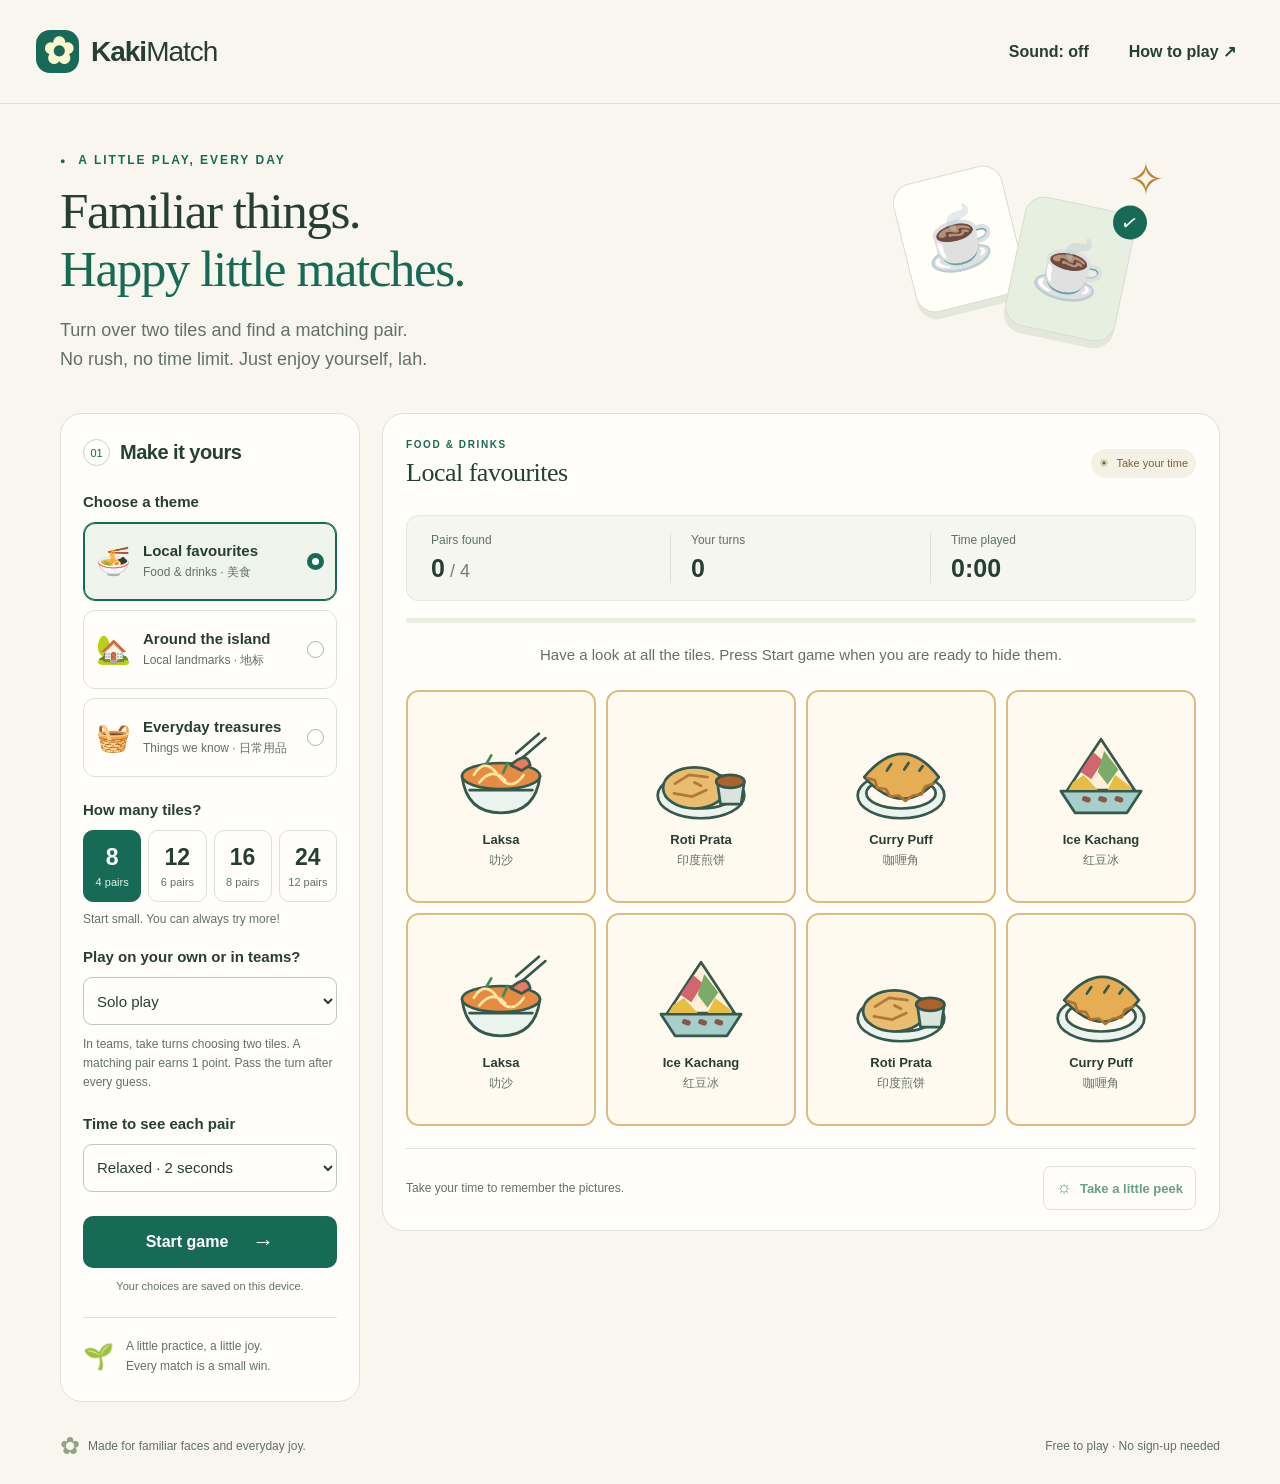
==== commit 6ed9f358: "Add team-based mode of play" ====
--- a/index.html
+++ b/index.html
@@ -42,6 +42,7 @@
             <label><input type="radio" name="size" value="16"><span>16<small>8 pairs</small></span></label>
             <label><input type="radio" name="size" value="24"><span>24<small>12 pairs</small></span></label>
           </div><p class="field-hint">Start small. You can always try more!</p></fieldset>
+          <div class="mode-field"><label class="select-label" for="mode">Play on your own or in teams?</label><select id="mode" name="mode" aria-describedby="mode-hint"><option value="solo">Solo play</option><option value="teams">Two teams</option></select><p class="field-hint" id="mode-hint">In teams, take turns choosing two tiles. A matching pair earns 1 point. Pass the turn after every guess.</p></div>
           <label class="select-label" for="pace">Time to see each pair</label><select id="pace" name="pace"><option value="2000">Relaxed · 2 seconds</option><option value="3000">Extra time · 3 seconds</option><option value="1000">Quick · 1 second</option></select>
           <button class="primary-button start-button" id="start-button" type="submit">Start game <span aria-hidden="true">→</span></button>
           <p class="settings-note">Your choices are saved on this device.</p>
@@ -51,7 +52,12 @@
 
       <section class="game-panel" id="game" aria-labelledby="game-title" tabindex="-1">
         <div class="game-heading"><div><p class="eyebrow" id="theme-caption">FOOD &amp; DRINKS</p><h2 id="game-title">Local favourites</h2></div><span class="no-rush"><span aria-hidden="true">☀</span> Take your time</span></div>
-        <div class="stats" aria-label="Game progress"><div><span class="stat-label">Pairs found</span><strong><span id="pairs-found">0</span><span class="stat-total" id="pairs-total"> / 4</span></strong></div><div><span class="stat-label">Your turns</span><strong id="turns">0</strong></div><div><span class="stat-label">Time played</span><strong id="timer">0:00</strong></div></div>
+        <div class="stats" aria-label="Game progress"><div><span class="stat-label">Pairs found</span><strong><span id="pairs-found">0</span><span class="stat-total" id="pairs-total"> / 4</span></strong></div><div><span class="stat-label" id="turns-label">Your turns</span><strong id="turns">0</strong></div><div><span class="stat-label">Time played</span><strong id="timer">0:00</strong></div></div>
+        <section class="team-scoreboard" id="team-scoreboard" aria-label="Team scores and turn" hidden>
+          <p class="team-turn" id="team-turn">Team 1 will go first.</p>
+          <div class="team-score" id="team-1-card"><strong>Team 1</strong><span id="team-1-score">0 pairs</span></div>
+          <div class="team-score" id="team-2-card"><strong>Team 2</strong><span id="team-2-score">0 pairs</span></div>
+        </section>
         <div class="progress-track" role="progressbar" aria-label="Pairs found" aria-valuemin="0" aria-valuemax="4" aria-valuenow="0" id="progress"><span id="progress-fill"></span></div>
         <p class="game-message" id="game-message" role="status" aria-live="polite" aria-atomic="true">Have a look at all the tiles. Press Start game when you are ready to hide them.</p>
         <div class="tile-grid" id="tile-grid" aria-label="Matching tiles"></div>
@@ -61,7 +67,12 @@
     <footer class="site-footer"><span class="footer-flower" aria-hidden="true">✿</span> Made for familiar faces and everyday joy.<span class="footer-detail">Free to play · No sign-up needed</span></footer>
   </main>
 
-  <dialog id="help-dialog" aria-labelledby="help-title"><button class="dialog-close" type="button" aria-label="Close instructions" data-close>×</button><span class="dialog-icon" aria-hidden="true">🌼</span><h2 id="help-title">Let's play, kaki!</h2><ol class="instructions"><li>Choose a theme and the number of tiles. All pictures stay face up so you can remember them. Press <strong>Start game</strong> when you are ready to hide them.</li><li>Tap a tile to reveal its picture. Tap another to look for the same picture. Each tile back has a number, so you can also call out the numbers for someone to tap.</li><li>Matching tiles stay face up. If they are different, try again!</li><li>Find all the pairs. Use <strong>Take a little peek</strong> whenever you need a hint.</li></ol><p>There is no time limit and no penalty for taking a peek. With a keyboard, use Tab to reach a tile and Enter or Space to turn it over. Arrow keys also move between tiles.</p><button class="primary-button" type="button" data-close>Got it, let's play</button></dialog>
+  <dialog id="help-dialog" aria-labelledby="help-title">
+    <button class="dialog-close" type="button" aria-label="Close instructions" data-close>×</button><span class="dialog-icon" aria-hidden="true">🌼</span><h2 id="help-title">Let's play, kaki!</h2>
+    <ol class="instructions"><li>Choose a theme, the number of tiles, and solo or team play. All pictures stay face up so you can remember them. Press <strong>Start game</strong> when you are ready to hide them.</li><li>Tap a tile to reveal its picture. Tap another to look for the same picture. Each tile back has a number, so you can also call out the numbers for someone to tap.</li><li>Matching tiles stay face up. If they are different, try again!</li><li>Find all the pairs. Use <strong>Take a little peek</strong> whenever you need a hint.</li></ol>
+    <p><strong>Playing in teams:</strong> Team 1 goes first. Each team chooses two tiles and earns 1 point for a matching pair. Teams alternate after every guess, even a match. If the pictures differ, wait for them to hide before the next team plays. The team with the most pairs wins; equal scores are a tie.</p>
+    <p>There is no time limit and no penalty for taking a peek. With a keyboard, use Tab to reach a tile and Enter or Space to turn it over. Arrow keys also move between tiles.</p><button class="primary-button" type="button" data-close>Got it, let's play</button>
+  </dialog>
   <dialog id="win-dialog" aria-labelledby="win-title"><button class="dialog-close" type="button" aria-label="Close celebration" data-close>×</button><span class="dialog-icon" aria-hidden="true">🎉</span><p class="eyebrow">ALL PAIRS FOUND</p><h2 id="win-title">Well done, kaki!</h2><p id="win-summary"></p><p>A little patience, a lovely result.</p><button class="primary-button" id="play-again" type="button">Play again <span aria-hidden="true">↻</span></button><button class="text-button" type="button" data-close>Enjoy my completed board</button></dialog>
   <noscript><div class="noscript">Please enable JavaScript in your browser to play Kaki Match.</div></noscript>
 </body>
--- a/styles.css
+++ b/styles.css
@@ -1,13 +1,19 @@
 :root{color-scheme:light;--paper:#f8f6ef;--ink:#273e35;--muted:#627168;--green:#176b56;--green-dark:#105340;--light-green:#eaf2e9;--line:#dce2d7;--white:#fffefb;--gold:#dfb45d;font-family:"Segoe UI",Arial,sans-serif;font-size:18px}*{box-sizing:border-box}body{margin:0;background:var(--paper);color:var(--ink)}button,input,select{font:inherit}button,a,input,select{-webkit-tap-highlight-color:transparent}button{cursor:pointer}button:disabled{cursor:wait;opacity:.65}button:focus-visible,a:focus-visible,select:focus-visible,input:focus-visible+span,.theme-option:has(input:focus-visible){outline:3px solid #a65b14;outline-offset:5px}a{color:inherit}.skip-link{position:fixed;left:16px;top:-100px;background:var(--white);padding:16px;z-index:10}.skip-link:focus{top:12px}.site-header{max-width:1320px;margin:auto;min-height:104px;padding:22px 44px;display:flex;align-items:center;justify-content:space-between;border-bottom:1px solid var(--line)}.brand{display:flex;align-items:center;gap:12px;font-size:28px;font-weight:750;letter-spacing:-1px;text-decoration:none}.brand-light{font-weight:400}.brand-mark{display:grid;place-items:center;width:43px;height:43px;border-radius:14px;background:var(--green);color:#fff8cf;font-size:37px;line-height:1}.header-actions{display:flex;gap:24px}.quiet-button{border:0;background:transparent;color:var(--ink);min-height:48px;font-size:16px;font-weight:600;padding:8px}.quiet-button:hover{color:var(--green);text-decoration:underline}main{max-width:1232px;margin:auto;padding:0 0 24px}.intro{position:relative;padding:49px 0 38px;overflow:hidden}.eyebrow{font-size:12px;font-weight:750;letter-spacing:2px;color:var(--green);margin:0 0 15px}.intro .eyebrow span{font-size:9px;margin-right:6px}h1{font-family:Georgia,"Times New Roman",serif;font-size:clamp(38px,4vw,54px);font-weight:500;line-height:1.13;letter-spacing:-1.5px;margin:0 0 18px}h1>span{color:var(--green)}.intro-copy{font-size:18px;line-height:1.65;color:var(--muted);margin:0}.intro-decoration{position:absolute;right:83px;top:65px;width:270px;height:180px}.decor-tile{position:absolute;width:112px;height:132px;display:grid;place-items:center;border:1px solid #d8dfd0;border-radius:20px;font-size:59px;box-shadow:0 7px 0 #e4e7db;background:#fffef9}.decor-one{left:8px;top:4px;transform:rotate(-14deg)}.decor-two{left:119px;top:34px;transform:rotate(12deg);background:#e6efe0}.decor-check{position:absolute;right:-11px;top:-10px;width:34px;height:34px;display:grid;place-items:center;border-radius:50%;background:var(--green);color:white;font-size:20px}.sparkle{position:absolute;right:0;top:-16px;color:#b98734;font-size:45px}.game-layout{display:grid;grid-template-columns:324px minmax(0,1fr);gap:28px;align-items:start}.settings-panel,.game-panel{border:1px solid var(--line);border-radius:22px;background:var(--white)}.settings-panel{padding:25px 22px}.panel-heading{display:flex;gap:10px;align-items:center;margin-bottom:27px}.section-number{font-size:11px;color:var(--green);border:1px solid #c5d5c5;border-radius:50%;width:27px;height:27px;display:grid;place-items:center}h2{font-size:21px;letter-spacing:-.5px;margin:0}.settings-panel h2{font-size:20px}fieldset{border:0;padding:0;margin:0 0 24px;min-width:0}legend,.select-label{font-size:15px;font-weight:700;padding:0;margin-bottom:12px;display:block}.theme-options{display:grid;gap:9px}.theme-option{position:relative;display:flex;gap:12px;align-items:center;min-height:79px;border:1px solid var(--line);border-radius:12px;padding:13px 12px;cursor:pointer;transition:background .15s,border-color .15s}.theme-option:has(input:checked){border-color:var(--green);background:#eff5ec;box-shadow:inset 0 0 0 1px var(--green)}.theme-option input,.size-options input{position:absolute;opacity:0;width:1px;height:1px}.theme-icon{font-size:28px}.theme-option strong{display:block;font-size:15px;font-weight:650}.theme-option small{display:block;color:var(--muted);font-size:12px;margin-top:5px}.radio-mark{margin-left:auto;flex-shrink:0;width:17px;height:17px;border:1.5px solid #a6b4a8;border-radius:50%}.theme-option input:checked~.radio-mark{border:5px solid var(--green);background:white}.size-options{display:grid;grid-template-columns:repeat(4,1fr);gap:7px}.size-options label{position:relative;cursor:pointer}.size-options label>span{display:flex;flex-direction:column;align-items:center;justify-content:center;gap:5px;min-height:72px;border:1px solid var(--line);border-radius:10px;font-size:23px;font-weight:650}.size-options small{font-size:11px;font-weight:400;color:var(--muted)}.size-options input:checked+span{background:var(--green);border-color:var(--green);color:white}.size-options input:checked+span small{color:#e0eee5}.field-hint{font-size:12px;color:var(--muted);margin:10px 0 0}.size-field{margin-bottom:22px}select{width:100%;min-height:48px;border:1px solid #bcc9bc;border-radius:9px;background:var(--white);color:var(--ink);padding:9px;font-size:15px}.primary-button{min-height:52px;border:0;border-radius:10px;background:var(--green);color:white;font-weight:650;padding:13px 20px;display:flex;align-items:center;justify-content:center;gap:24px}.primary-button:hover{background:var(--green-dark)}.start-button{width:100%;margin-top:24px;font-size:16px}.start-button span{font-size:22px}.settings-note{font-size:11px;color:var(--muted);text-align:center;margin:12px 0 0}.gentle-note{display:flex;gap:12px;align-items:center;border-top:1px solid var(--line);margin-top:25px;padding-top:18px}.gentle-note>span{font-size:25px}.gentle-note p{font-size:12px;line-height:1.7;color:var(--muted);margin:0}.game-panel{padding:29px 30px 21px;scroll-margin-top:20px}.game-heading{display:flex;justify-content:space-between;gap:12px;align-items:center}.game-heading .eyebrow{font-size:10px;letter-spacing:1.6px;margin-bottom:8px}.game-heading h2{font-size:26px;font-family:Georgia,"Times New Roman",serif;font-weight:500}.no-rush{white-space:nowrap;font-size:12px;padding:9px 12px;background:#f4f2e7;color:#786230;border-radius:20px}.no-rush span{margin-right:5px}.stats{display:grid;grid-template-columns:repeat(3,1fr);margin-top:27px;background:#f5f6ef;border:1px solid #e7eadd;border-radius:12px;padding:17px 4px}.stats>div{padding:0 20px;border-right:1px solid #dce3d4}.stats>div:last-child{border:0}.stat-label{display:block;font-size:12px;color:var(--muted);margin-bottom:7px}.stats strong{font-size:25px;font-weight:600;font-variant-numeric:tabular-nums}.stat-total{font-size:18px;color:#748175;font-weight:400}.progress-track{height:5px;border-radius:5px;background:#e9eee3;margin-top:17px;overflow:hidden}.progress-track>span{display:block;height:100%;background:var(--green);width:0;transition:width .3s}.game-message{font-size:15px;color:var(--muted);text-align:center;min-height:24px;margin:23px 0 20px}.tile-grid{display:grid;grid-template-columns:repeat(4,minmax(0,1fr));gap:13px}.tile{position:relative;aspect-ratio:1/1.12;min-width:0;min-height:108px;background:transparent;border:0;padding:0;border-radius:13px;perspective:800px;color:var(--ink)}.tile-inner{position:absolute;inset:0;transform-style:preserve-3d;transition:transform .35s}.tile.is-revealed .tile-inner{transform:rotateY(180deg)}.tile-back,.tile-front{position:absolute;inset:0;backface-visibility:hidden;border-radius:13px;display:flex;flex-direction:column;align-items:center;justify-content:center}.tile-back{background:#edf1e5;border:1px solid #d1dcc8;box-shadow:0 3px 0 #d7dece;background-image:radial-gradient(#b7c7ac55 .8px,transparent .8px);background-size:9px 9px}.tile-back:before{content:"";position:absolute;inset:7px;border:1px solid #cbd7c0;border-radius:8px}.tile-back-flower{font-size:43px;color:#7c9874;font-family:Georgia,serif;line-height:1}.tile:hover:not(.is-revealed) .tile-back{background-color:#e2ebd7;border-color:#8fa783}.tile-front{background:#fffaf0;border:2px solid #dbbc83;transform:rotateY(180deg);padding:8px 4px;gap:4px}.tile-emoji{font-size:clamp(30px,3.4vw,49px);line-height:1.2}.tile-name{font-size:14px;font-weight:650;text-align:center;line-height:1.2}.tile-local{font-size:12px;color:var(--muted)}.tile.is-matched .tile-front{background:#edf5e8;border-color:#8daf80}.tile.is-matched .tile-front:after{content:"✓";position:absolute;right:6px;top:4px;font-size:14px;color:var(--green);font-weight:bold}.board-footer{display:flex;align-items:center;justify-content:space-between;gap:10px;margin-top:22px;padding-top:17px;border-top:1px solid var(--line)}.board-footer>span{font-size:12px;color:var(--muted)}.peek-button{border:1px solid #c9d6c4;background:var(--white);border-radius:8px;padding:10px 12px;min-height:44px;font-size:13px;color:var(--green);font-weight:600}.peek-button:hover{background:var(--light-green)}.peek-button>span{font-size:18px;margin-right:4px}.site-footer{display:flex;align-items:center;gap:8px;color:var(--muted);font-size:12px;padding:30px 0 0}.footer-flower{color:#91a482;font-size:24px}.footer-detail{margin-left:auto}dialog{max-width:510px;width:calc(100% - 32px);max-height:90vh;overflow:auto;border:1px solid var(--line);border-radius:24px;padding:38px;background:var(--white);color:var(--ink);box-shadow:0 20px 100px #132a3440}dialog::backdrop{background:#1b302d80;backdrop-filter:blur(4px)}dialog h2{font-family:Georgia,serif;font-size:33px;margin:12px 0 18px}dialog p{font-size:16px;line-height:1.65;color:var(--muted)}dialog .primary-button{width:100%;margin-top:22px}.dialog-close{position:absolute;right:14px;top:10px;border:0;background:transparent;font-size:30px;color:var(--muted);width:44px;height:44px}.dialog-icon{font-size:48px;display:block}.instructions{padding-left:23px;font-size:17px;line-height:1.65}.instructions li{padding-left:4px;margin-bottom:13px}#win-dialog{text-align:center}#win-dialog .eyebrow{margin-top:15px}.text-button{display:block;margin:14px auto 0;border:0;background:transparent;text-decoration:underline;color:var(--green);min-height:44px;font-size:15px}.noscript{position:fixed;bottom:0;left:0;right:0;padding:20px;background:#fff0ca;text-align:center}.tile-grid.large-grid{grid-template-columns:repeat(6,minmax(0,1fr))}.large-grid .tile{min-height:110px}.large-grid .tile-emoji{font-size:34px}.large-grid .tile-name{font-size:12px}
 .tile{width:100%}
 .tile-number{position:relative;font-size:clamp(32px,4vw,52px);font-weight:800;line-height:1;color:var(--green-dark);font-variant-numeric:lining-nums tabular-nums}
-.tile-picture{display:block;width:1.5em;height:1.5em;flex-shrink:0}
+.tile-picture{display:block;width:min(100%,104px);height:auto;aspect-ratio:1;flex-shrink:0}
 .tile-picture svg{display:block;width:100%;height:100%}
-.tile-grid.illustrated-grid .tile{min-height:148px}
+.tile-grid.illustrated-grid .tile{min-height:190px}
 .skip-link:not(:focus){clip-path:inset(50%);width:1px;height:1px;overflow:hidden;padding:0;white-space:nowrap}
 @media(min-width:1500px){main{max-width:1232px}.site-header{max-width:1320px}.tile{aspect-ratio:1.1/1}}
 @media(max-width:1320px){main{padding:0 36px 24px}.site-header{padding:22px 36px}.intro-decoration{right:55px}.game-layout{grid-template-columns:300px minmax(0,1fr);gap:22px}.game-panel{padding:25px 23px 20px}.tile-grid{gap:10px}.tile-name{font-size:13px}.no-rush{font-size:11px;padding:8px}.tile-grid.large-grid{grid-template-columns:repeat(4,minmax(0,1fr))}.large-grid .tile-name{font-size:13px}}
 @media(max-width:1000px){.intro-decoration{right:15px;transform:scale(.85);transform-origin:right center}.game-layout{grid-template-columns:270px minmax(0,1fr);gap:18px}.settings-panel{padding:23px 16px}.theme-option{gap:8px;padding:12px 8px}.theme-option strong{font-size:14px}.theme-option small{font-size:11px}.theme-icon{font-size:24px}.game-panel{padding:23px 18px 18px}.no-rush{display:none}.stats>div{padding:0 10px}.tile{min-height:100px}.tile-name{font-size:11px}.tile-emoji{font-size:32px}.tile-local{font-size:11px}.board-footer{flex-wrap:wrap}.tile-grid{gap:9px}}
 @media(max-width:780px){main{padding:0 20px 24px}.site-header{padding:15px 20px;min-height:82px}.brand{font-size:24px;gap:8px}.brand-mark{width:36px;height:36px;font-size:30px}.header-actions{gap:8px}.quiet-button{font-size:13px;padding:6px}.intro{padding:32px 0}.intro-decoration{display:none}h1{font-size:42px}.intro-copy{font-size:17px}.game-layout{grid-template-columns:1fr}.settings-panel{padding:22px}.panel-heading{margin-bottom:20px}.theme-options{grid-template-columns:repeat(3,minmax(0,1fr));gap:8px}.theme-option{flex-direction:column;text-align:center;justify-content:flex-start;padding:12px 6px;gap:9px}.theme-option .radio-mark{position:absolute;top:7px;right:7px;width:14px;height:14px}.theme-option strong{font-size:13px}.theme-option small{font-size:11px;line-height:1.5}.theme-icon{font-size:30px}.settings-panel form{display:grid;grid-template-columns:1fr 1fr;gap:0 20px}.settings-panel fieldset:first-child{grid-column:1/-1;margin-bottom:20px}.size-field{grid-column:1/-1}.select-label{align-self:center;margin-bottom:0}.start-button{grid-column:1/-1;margin-top:18px}.settings-note{grid-column:1/-1}.gentle-note{display:none}.size-options label>span{min-height:62px}.game-panel{padding:25px 22px}.tile{aspect-ratio:1/1.05;min-height:102px}.tile-emoji,.large-grid .tile-emoji{font-size:42px}.tile-name,.large-grid .tile-name{font-size:14px}.no-rush{display:block}.tile-grid{gap:12px}.tile-local{font-size:12px}.stats>div{padding:0 16px}.site-footer{flex-wrap:wrap;line-height:1.5}.footer-detail{margin-left:0;width:100%;padding-left:27px}}
 @media(max-width:420px){main{padding:0 12px 20px}.site-header{padding:12px}.brand{font-size:21px}.brand-mark{width:30px;height:32px;font-size:27px}.header-actions{gap:0}.quiet-button{font-size:12px}h1{font-size:36px}.intro-copy{font-size:16px}.intro .eyebrow{font-size:10px}.settings-panel{padding:20px 15px}.theme-option strong{font-size:12px}.theme-option small{font-size:10px}.game-panel{padding:22px 12px 16px}.game-heading h2{font-size:24px}.no-rush{font-size:10px;padding:7px}.stats>div{padding:0 12px}.stat-label{font-size:11px}.tile-grid{gap:8px}.tile{min-height:103px}.tile-emoji,.large-grid .tile-emoji{font-size:32px}.tile-name,.large-grid .tile-name{font-size:11px}.tile-local{font-size:10px}.tile-front{padding:7px 2px}.tile.is-matched .tile-front:after{font-size:11px;right:3px;top:2px}.game-message{font-size:13px}.board-footer{justify-content:center}.board-footer>span{width:100%;text-align:center}.peek-button{font-size:14px;width:100%}dialog{padding:30px 24px}}
+.tile-grid .tile{min-height:160px}
+.tile-grid .tile-emoji{font-size:clamp(40px,5vw,64px);line-height:1}
+.mode-field{grid-column:1/-1;margin-bottom:22px}.mode-field .field-hint{line-height:1.6}
+.team-scoreboard{display:grid;grid-template-columns:repeat(2,minmax(0,1fr));gap:10px;margin-top:18px}.team-scoreboard[hidden]{display:none}
+.team-turn{grid-column:1/-1;margin:0 0 3px;font-size:17px;font-weight:700;color:var(--green-dark);line-height:1.5}
+.team-score{display:flex;flex-wrap:wrap;align-items:center;justify-content:space-between;gap:8px;padding:14px;border:2px solid var(--line);border-radius:12px;background:var(--paper);font-size:16px}.team-score.is-active{border-color:var(--green);background:var(--light-green)}.team-score span{font-variant-numeric:tabular-nums}
 @media(prefers-reduced-motion:reduce){*,*:before,*:after{transition:none!important;scroll-behavior:auto!important}.tile-inner{transform:none!important}.tile-front{transform:none}.tile:not(.is-revealed) .tile-front{visibility:hidden}.tile.is-revealed .tile-back{visibility:hidden}}
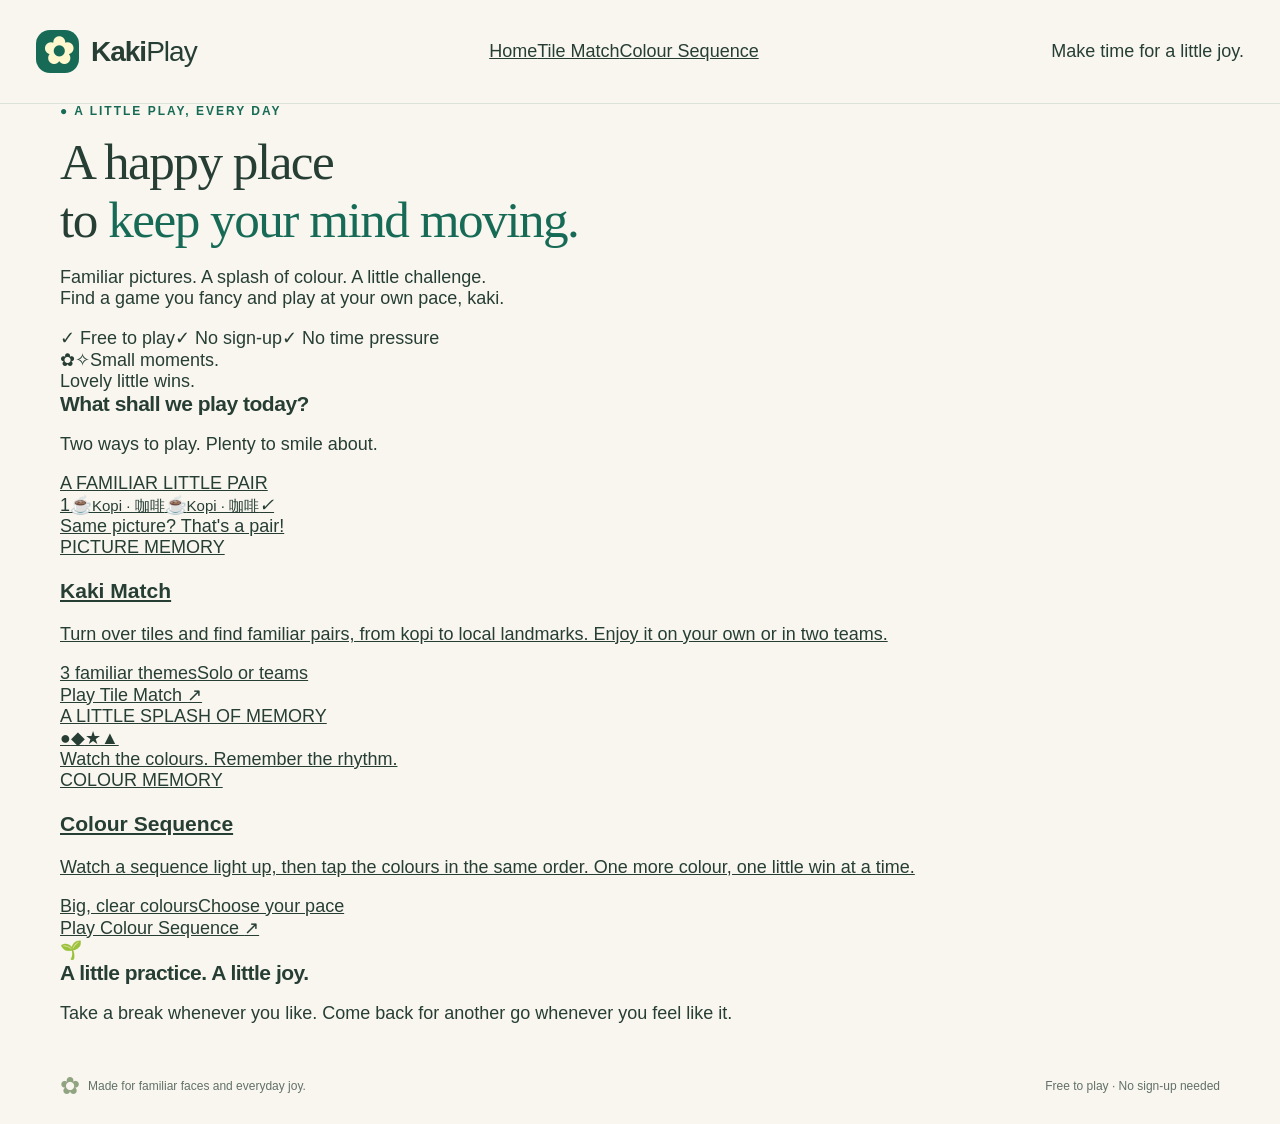
==== commit 839fab66: "Add sequence memory game" ====
--- a/index.html
+++ b/index.html
@@ -4,76 +4,54 @@
   <meta charset="utf-8">
   <meta name="viewport" content="width=device-width, initial-scale=1">
   <meta name="theme-color" content="#176b56">
-  <meta name="description" content="A friendly, free tile matching game with familiar Singapore food, places and everyday things. Play at your own pace.">
-  <title>Kaki Match · A little play, every day</title>
+  <meta name="description" content="A little play, every day. Enjoy friendly tile-matching and colour-sequence memory games at your own pace. Free to play, with no sign-up.">
+  <title>Kaki Play · A little play, every day</title>
   <link rel="icon" href="data:image/svg+xml,%3Csvg xmlns='http://www.w3.org/2000/svg' viewBox='0 0 100 100'%3E%3Crect width='100' height='100' rx='24' fill='%23176b56'/%3E%3Ctext x='50' y='70' text-anchor='middle' font-size='65'%3E🌸%3C/text%3E%3C/svg%3E">
   <link rel="stylesheet" href="styles.css">
-  <script src="engine.js" defer></script>
-  <script src="illustrations.js" defer></script>
-  <script src="app.js" defer></script>
+  <link rel="stylesheet" href="site.css">
 </head>
-<body>
-  <a class="skip-link" href="#game">Skip to the game</a>
+<body class="home-page">
+  <a class="skip-link" href="#games">Skip to the games</a>
   <header class="site-header">
-    <a class="brand" href="./" aria-label="Kaki Match home"><span class="brand-mark" aria-hidden="true">✿</span><span>Kaki<span class="brand-light">Match</span></span></a>
-    <div class="header-actions"><button class="quiet-button" id="sound-button" type="button" aria-pressed="false">Sound: off</button><button class="quiet-button" id="help-button" type="button">How to play <span aria-hidden="true">↗</span></button></div>
+    <a class="brand" href="index.html" aria-label="Kaki Play home"><span class="brand-mark" aria-hidden="true">✿</span><span>Kaki<span class="brand-light">Play</span></span></a>
+    <nav class="site-nav" aria-label="Main navigation"><a href="index.html" aria-current="page">Home</a><a href="tile-match.html">Tile Match</a><a href="colour-sequence.html">Colour Sequence</a></nav>
+    <span class="header-welcome">Make time for a little joy.</span>
   </header>
 
   <main>
-    <section class="intro" aria-labelledby="page-title">
-      <p class="eyebrow"><span aria-hidden="true">●</span> A LITTLE PLAY, EVERY DAY</p>
-      <h1 id="page-title">Familiar things.<br><span>Happy little matches.</span></h1>
-      <p class="intro-copy">Turn over two tiles and find a matching pair.<br>No rush, no time limit. Just enjoy yourself, lah.</p>
-      <div class="intro-decoration" aria-hidden="true"><span class="decor-tile decor-one">☕</span><span class="decor-tile decor-two">☕<span class="decor-check">✓</span></span><span class="sparkle">✧</span></div>
+    <section class="home-intro" aria-labelledby="home-title">
+      <div>
+        <p class="eyebrow"><span aria-hidden="true">●</span> A LITTLE PLAY, EVERY DAY</p>
+        <h1 id="home-title">A happy place<br>to <span>keep your mind moving.</span></h1>
+        <p class="home-intro-copy">Familiar pictures. A splash of colour. A little challenge.<br> Find a game you fancy and play at your own pace, kaki.</p>
+        <div class="home-promise"><span><span aria-hidden="true">✓</span> Free to play</span><span><span aria-hidden="true">✓</span> No sign-up</span><span><span aria-hidden="true">✓</span> No time pressure</span></div>
+      </div>
+      <div class="home-flower" aria-hidden="true"><span>✿</span><span class="flower-sparkle">✧</span><span class="flower-caption">Small moments.<br>Lovely little wins.</span></div>
     </section>
 
-    <div class="game-layout">
-      <aside class="settings-panel" aria-labelledby="settings-title">
-        <div class="panel-heading"><span class="section-number" aria-hidden="true">01</span><h2 id="settings-title">Make it yours</h2></div>
-        <form id="settings-form">
-          <fieldset><legend>Choose a theme</legend><div class="theme-options">
-            <label class="theme-option"><input type="radio" name="theme" value="food" checked><span class="theme-icon" aria-hidden="true">🍜</span><span><strong>Local favourites</strong><small>Food &amp; drinks · 美食</small></span><span class="radio-mark" aria-hidden="true"></span></label>
-            <label class="theme-option"><input type="radio" name="theme" value="places"><span class="theme-icon" aria-hidden="true">🏡</span><span><strong>Around the island</strong><small>Local landmarks · 地标</small></span><span class="radio-mark" aria-hidden="true"></span></label>
-            <label class="theme-option"><input type="radio" name="theme" value="everyday"><span class="theme-icon" aria-hidden="true">🧺</span><span><strong>Everyday treasures</strong><small>Things we know · 日常用品</small></span><span class="radio-mark" aria-hidden="true"></span></label>
-          </div></fieldset>
-          <fieldset class="size-field"><legend>How many tiles?</legend><div class="size-options">
-            <label><input type="radio" name="size" value="8" checked><span>8<small>4 pairs</small></span></label>
-            <label><input type="radio" name="size" value="12"><span>12<small>6 pairs</small></span></label>
-            <label><input type="radio" name="size" value="16"><span>16<small>8 pairs</small></span></label>
-            <label><input type="radio" name="size" value="24"><span>24<small>12 pairs</small></span></label>
-          </div><p class="field-hint">Start small. You can always try more!</p></fieldset>
-          <div class="mode-field"><label class="select-label" for="mode">Play on your own or in teams?</label><select id="mode" name="mode" aria-describedby="mode-hint"><option value="solo">Solo play</option><option value="teams">Two teams</option></select><p class="field-hint" id="mode-hint">In teams, take turns choosing two tiles. A matching pair earns 1 point. Pass the turn after every guess.</p></div>
-          <label class="select-label" for="pace">Time to see each pair</label><select id="pace" name="pace"><option value="2000">Relaxed · 2 seconds</option><option value="3000">Extra time · 3 seconds</option><option value="1000">Quick · 1 second</option></select>
-          <button class="primary-button start-button" id="start-button" type="submit">Start game <span aria-hidden="true">→</span></button>
-          <p class="settings-note">Your choices are saved on this device.</p>
-        </form>
-        <div class="gentle-note"><span aria-hidden="true">🌱</span><p>A little practice, a little joy.<br>Every match is a small win.</p></div>
-      </aside>
-
-      <section class="game-panel" id="game" aria-labelledby="game-title" tabindex="-1">
-        <div class="game-heading"><div><p class="eyebrow" id="theme-caption">FOOD &amp; DRINKS</p><h2 id="game-title">Local favourites</h2></div><span class="no-rush"><span aria-hidden="true">☀</span> Take your time</span></div>
-        <div class="stats" aria-label="Game progress"><div><span class="stat-label">Pairs found</span><strong><span id="pairs-found">0</span><span class="stat-total" id="pairs-total"> / 4</span></strong></div><div><span class="stat-label" id="turns-label">Your turns</span><strong id="turns">0</strong></div><div><span class="stat-label">Time played</span><strong id="timer">0:00</strong></div></div>
-        <section class="team-scoreboard" id="team-scoreboard" aria-label="Team scores and turn" hidden>
-          <p class="team-turn" id="team-turn">Team 1 will go first.</p>
-          <div class="team-score" id="team-1-card"><strong>Team 1</strong><span id="team-1-score">0 pairs</span></div>
-          <div class="team-score" id="team-2-card"><strong>Team 2</strong><span id="team-2-score">0 pairs</span></div>
-        </section>
-        <div class="progress-track" role="progressbar" aria-label="Pairs found" aria-valuemin="0" aria-valuemax="4" aria-valuenow="0" id="progress"><span id="progress-fill"></span></div>
-        <p class="game-message" id="game-message" role="status" aria-live="polite" aria-atomic="true">Have a look at all the tiles. Press Start game when you are ready to hide them.</p>
-        <div class="tile-grid" id="tile-grid" aria-label="Matching tiles"></div>
-        <div class="board-footer"><span id="board-note">Take your time to remember the pictures.</span><button class="peek-button" id="peek-button" type="button" disabled><span aria-hidden="true">☼</span> Take a little peek</button></div>
-      </section>
-    </div>
+    <section class="game-library" id="games" aria-labelledby="games-title" tabindex="-1">
+      <div class="library-heading"><h2 id="games-title">What shall we play today?</h2><p>Two ways to play. Plenty to smile about.</p></div>
+      <div class="game-cards">
+        <a class="game-card match-card" href="tile-match.html" aria-labelledby="match-card-title match-card-action" aria-describedby="match-card-description">
+          <div class="card-preview match-preview" aria-hidden="true">
+            <span class="preview-caption">A FAMILIAR LITTLE PAIR</span>
+            <div class="preview-tiles"><span class="preview-tile preview-tile-back">1</span><span class="preview-tile preview-tile-front"><span>☕</span><small>Kopi · 咖啡</small></span><span class="preview-tile preview-tile-front matched-preview"><span>☕</span><small>Kopi · 咖啡</small><i>✓</i></span></div>
+            <span class="preview-note">Same picture? That's a pair!</span>
+          </div>
+          <div class="game-card-copy"><span class="game-category">PICTURE MEMORY</span><h3 id="match-card-title">Kaki Match</h3><p id="match-card-description">Turn over tiles and find familiar pairs, from kopi to local landmarks. Enjoy it on your own or in two teams.</p><div class="card-features"><span>3 familiar themes</span><span>Solo or teams</span></div><span class="card-action" id="match-card-action">Play Tile Match <span aria-hidden="true">↗</span></span></div>
+        </a>
+        <a class="game-card sequence-card" href="colour-sequence.html" aria-labelledby="sequence-card-title sequence-card-action" aria-describedby="sequence-card-description">
+          <div class="card-preview colour-preview" aria-hidden="true">
+            <span class="preview-caption">A LITTLE SPLASH OF MEMORY</span>
+            <div class="preview-sequence"><span class="preview-colour preview-red">●</span><span class="preview-colour preview-blue">◆</span><span class="preview-colour preview-yellow">★</span><span class="preview-colour preview-green">▲</span></div>
+            <span class="preview-note">Watch the colours. Remember the rhythm.</span>
+          </div>
+          <div class="game-card-copy"><span class="game-category">COLOUR MEMORY</span><h3 id="sequence-card-title">Colour Sequence</h3><p id="sequence-card-description">Watch a sequence light up, then tap the colours in the same order. One more colour, one little win at a time.</p><div class="card-features"><span>Big, clear colours</span><span>Choose your pace</span></div><span class="card-action" id="sequence-card-action">Play Colour Sequence <span aria-hidden="true">↗</span></span></div>
+        </a>
+      </div>
+    </section>
+    <aside class="home-note"><span aria-hidden="true">🌱</span><div><h2>A little practice. A little joy.</h2><p>Take a break whenever you like. Come back for another go whenever you feel like it.</p></div></aside>
     <footer class="site-footer"><span class="footer-flower" aria-hidden="true">✿</span> Made for familiar faces and everyday joy.<span class="footer-detail">Free to play · No sign-up needed</span></footer>
   </main>
-
-  <dialog id="help-dialog" aria-labelledby="help-title">
-    <button class="dialog-close" type="button" aria-label="Close instructions" data-close>×</button><span class="dialog-icon" aria-hidden="true">🌼</span><h2 id="help-title">Let's play, kaki!</h2>
-    <ol class="instructions"><li>Choose a theme, the number of tiles, and solo or team play. All pictures stay face up so you can remember them. Press <strong>Start game</strong> when you are ready to hide them.</li><li>Tap a tile to reveal its picture. Tap another to look for the same picture. Each tile back has a number, so you can also call out the numbers for someone to tap.</li><li>Matching tiles stay face up. If they are different, try again!</li><li>Find all the pairs. Use <strong>Take a little peek</strong> whenever you need a hint.</li></ol>
-    <p><strong>Playing in teams:</strong> Team 1 goes first. Each team chooses two tiles and earns 1 point for a matching pair. Teams alternate after every guess, even a match. If the pictures differ, wait for them to hide before the next team plays. The team with the most pairs wins; equal scores are a tie.</p>
-    <p>There is no time limit and no penalty for taking a peek. With a keyboard, use Tab to reach a tile and Enter or Space to turn it over. Arrow keys also move between tiles.</p><button class="primary-button" type="button" data-close>Got it, let's play</button>
-  </dialog>
-  <dialog id="win-dialog" aria-labelledby="win-title"><button class="dialog-close" type="button" aria-label="Close celebration" data-close>×</button><span class="dialog-icon" aria-hidden="true">🎉</span><p class="eyebrow">ALL PAIRS FOUND</p><h2 id="win-title">Well done, kaki!</h2><p id="win-summary"></p><p>A little patience, a lovely result.</p><button class="primary-button" id="play-again" type="button">Play again <span aria-hidden="true">↻</span></button><button class="text-button" type="button" data-close>Enjoy my completed board</button></dialog>
-  <noscript><div class="noscript">Please enable JavaScript in your browser to play Kaki Match.</div></noscript>
 </body>
 </html>
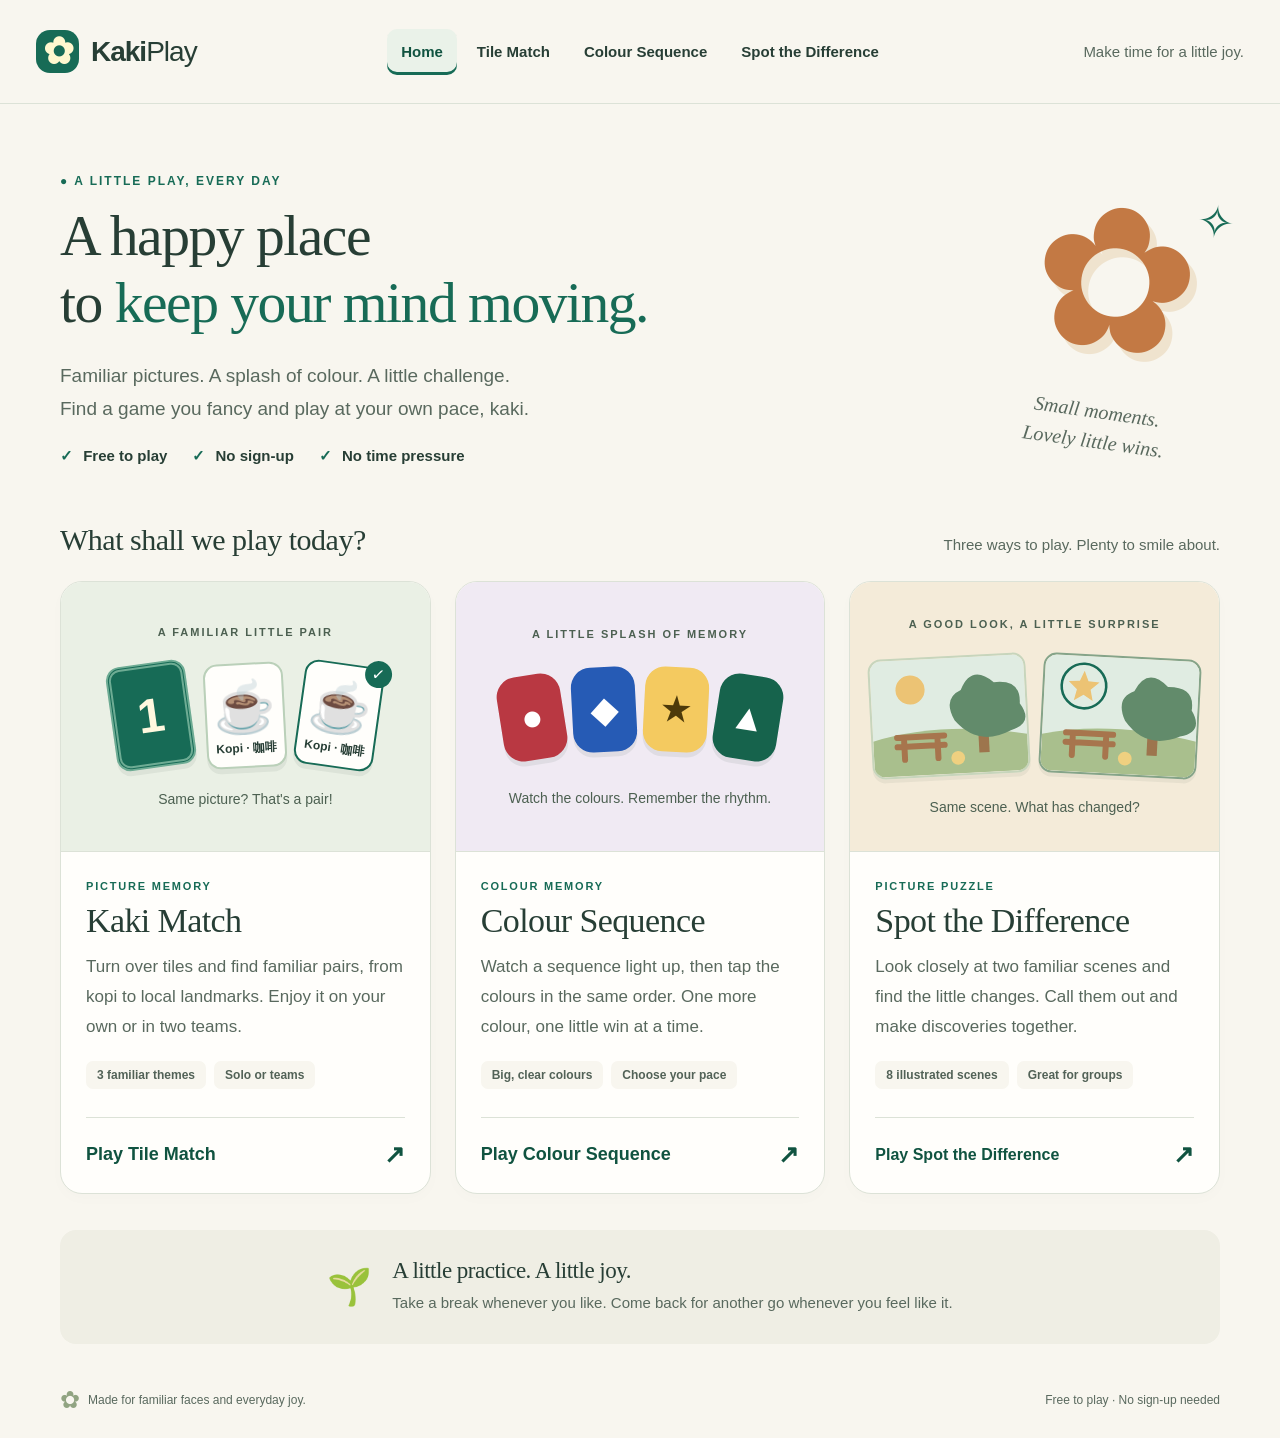
==== commit 8c482dc2: "Add spot the difference game" ====
--- a/index.html
+++ b/index.html
@@ -4,7 +4,7 @@
   <meta charset="utf-8">
   <meta name="viewport" content="width=device-width, initial-scale=1">
   <meta name="theme-color" content="#176b56">
-  <meta name="description" content="A little play, every day. Enjoy friendly tile-matching and colour-sequence memory games at your own pace. Free to play, with no sign-up.">
+  <meta name="description" content="A little play, every day. Enjoy tile matching, colour sequences and Spot the Difference at your own pace. Free to play, with no sign-up.">
   <title>Kaki Play · A little play, every day</title>
   <link rel="icon" href="data:image/svg+xml,%3Csvg xmlns='http://www.w3.org/2000/svg' viewBox='0 0 100 100'%3E%3Crect width='100' height='100' rx='24' fill='%23176b56'/%3E%3Ctext x='50' y='70' text-anchor='middle' font-size='65'%3E🌸%3C/text%3E%3C/svg%3E">
   <link rel="stylesheet" href="styles.css">
@@ -14,7 +14,7 @@
   <a class="skip-link" href="#games">Skip to the games</a>
   <header class="site-header">
     <a class="brand" href="index.html" aria-label="Kaki Play home"><span class="brand-mark" aria-hidden="true">✿</span><span>Kaki<span class="brand-light">Play</span></span></a>
-    <nav class="site-nav" aria-label="Main navigation"><a href="index.html" aria-current="page">Home</a><a href="tile-match.html">Tile Match</a><a href="colour-sequence.html">Colour Sequence</a></nav>
+    <nav class="site-nav" aria-label="Main navigation"><a href="index.html" aria-current="page">Home</a><a href="tile-match.html">Tile Match</a><a href="colour-sequence.html">Colour Sequence</a><a href="spot-difference.html">Spot the Difference</a></nav>
     <span class="header-welcome">Make time for a little joy.</span>
   </header>
 
@@ -30,7 +30,7 @@
     </section>
 
     <section class="game-library" id="games" aria-labelledby="games-title" tabindex="-1">
-      <div class="library-heading"><h2 id="games-title">What shall we play today?</h2><p>Two ways to play. Plenty to smile about.</p></div>
+      <div class="library-heading"><h2 id="games-title">What shall we play today?</h2><p>Three ways to play. Plenty to smile about.</p></div>
       <div class="game-cards">
         <a class="game-card match-card" href="tile-match.html" aria-labelledby="match-card-title match-card-action" aria-describedby="match-card-description">
           <div class="card-preview match-preview" aria-hidden="true">
@@ -48,6 +48,13 @@
           </div>
           <div class="game-card-copy"><span class="game-category">COLOUR MEMORY</span><h3 id="sequence-card-title">Colour Sequence</h3><p id="sequence-card-description">Watch a sequence light up, then tap the colours in the same order. One more colour, one little win at a time.</p><div class="card-features"><span>Big, clear colours</span><span>Choose your pace</span></div><span class="card-action" id="sequence-card-action">Play Colour Sequence <span aria-hidden="true">↗</span></span></div>
         </a>
+        <a class="game-card spot-card" href="spot-difference.html" aria-labelledby="spot-card-title spot-card-action" aria-describedby="spot-card-description">
+          <div class="card-preview spot-preview" aria-hidden="true"><span class="preview-caption">A GOOD LOOK, A LITTLE SURPRISE</span><div class="preview-comparison">
+            <svg viewBox="0 0 180 135" class="preview-scene"><rect width="180" height="135" rx="13" fill="#e0ece2"/><path d="M0 93q80-20 180 0v42H0" fill="#a9bf8d"/><circle cx="46" cy="35" r="17" fill="#ecc374"/><path d="M129 73v39" stroke="#9d754d" stroke-width="12"/><path d="M96 73q-13-26 9-35 14-30 39-7 32-2 29 26 16 24-12 31-39 18-65-15" fill="#628b6b"/><path d="M28 90h55m-55 11h55m-47-6v21m39-21v21" stroke="#a7754d" stroke-width="7" stroke-linecap="round"/><circle cx="98" cy="117" r="8" fill="#efd080"/></svg>
+            <svg viewBox="0 0 180 135" class="preview-scene"><rect width="180" height="135" rx="13" fill="#e0ece2"/><path d="M0 93q80-20 180 0v42H0" fill="#a9bf8d"/><path d="m46 17 5 12 13 1-10 9 3 13-11-7-11 7 3-13-10-9 13-1Z" fill="#ecc374"/><path d="M129 73v39" stroke="#9d754d" stroke-width="12"/><path d="M96 73q-13-26 9-35 14-30 39-7 32-2 29 26 16 24-12 31-39 18-65-15" fill="#628b6b"/><path d="M28 90h55m-55 11h55m-47-6v21m39-21v21" stroke="#a7754d" stroke-width="7" stroke-linecap="round"/><circle cx="98" cy="117" r="8" fill="#efd080"/><circle cx="46" cy="35" r="26" fill="none" stroke="#176b56" stroke-width="3"/></svg>
+          </div><span class="preview-note">Same scene. What has changed?</span></div>
+          <div class="game-card-copy"><span class="game-category">PICTURE PUZZLE</span><h3 id="spot-card-title">Spot the Difference</h3><p id="spot-card-description">Look closely at two familiar scenes and find the little changes. Call them out and make discoveries together.</p><div class="card-features"><span>8 illustrated scenes</span><span>Great for groups</span></div><span class="card-action" id="spot-card-action">Play Spot the Difference <span aria-hidden="true">↗</span></span></div>
+        </a>
       </div>
     </section>
     <aside class="home-note"><span aria-hidden="true">🌱</span><div><h2>A little practice. A little joy.</h2><p>Take a break whenever you like. Come back for another go whenever you feel like it.</p></div></aside>
--- a/site.css
+++ b/site.css
@@ -0,0 +1,103 @@
+/* Shared navigation and the game library. The games work without a build step. */
+:root { --muted: #59695e; }
+.site-header { gap: 24px; flex-wrap: wrap; }
+.brand { flex-shrink: 0; }
+.site-nav { display: flex; flex-wrap: wrap; align-items: center; gap: 6px; }
+.site-nav a { display: inline-flex; align-items: center; min-height: 46px; padding: 10px 14px; border-radius: 10px; font-size: 15px; font-weight: 650; text-decoration: none; white-space: nowrap; }
+.site-nav a:hover { background: #eaf2e9; color: var(--green-dark); }
+.site-nav a[aria-current="page"] { background: var(--light-green); color: var(--green-dark); box-shadow: inset 0 -3px var(--green); }
+.header-actions { gap: 12px; }
+.header-welcome { color: var(--muted); font-size: 15px; }
+.home-intro { display: flex; align-items: center; justify-content: space-between; gap: 30px; padding: 70px 0 58px; }
+.home-intro h1 { font-size: clamp(40px, 4.5vw, 62px); line-height: 1.16; max-width: 850px; }
+.home-intro-copy { color: var(--muted); font-size: 19px; line-height: 1.75; margin: 22px 0; }
+.home-promise { display: flex; flex-wrap: wrap; gap: 12px 25px; font-size: 15px; font-weight: 600; }
+.home-promise span span { color: var(--green); padding-right: 6px; }
+.home-flower { position: relative; flex: 0 0 220px; text-align: center; transform: rotate(8deg); }
+.home-flower > span:first-child { display: block; font-family: Georgia, serif; color: #c37944; font-size: 200px; line-height: 1; text-shadow: 8px 8px 0 #efe3ce; }
+.flower-sparkle { position: absolute; top: 0; right: 0; color: var(--green); font-size: 45px; }
+.flower-caption { display: block; color: var(--muted); font-family: Georgia, serif; font-style: italic; font-size: 20px; line-height: 1.5; margin-top: 15px; }
+.library-heading { display: flex; align-items: baseline; justify-content: space-between; gap: 16px; margin-bottom: 24px; }
+.library-heading h2 { margin: 0; font-family: Georgia, serif; font-size: 30px; font-weight: 500; letter-spacing: -.5px; }
+.library-heading p { margin: 0; color: var(--muted); font-size: 15px; }
+.game-cards { display: grid; grid-template-columns: repeat(3, minmax(0, 1fr)); gap: 24px; }
+.game-card { display: flex; flex-direction: column; overflow: hidden; background: var(--white); border: 1px solid var(--line); border-radius: 22px; text-decoration: none; box-shadow: 0 5px 15px #273e3504; transition: transform .2s, box-shadow .2s, border-color .2s; }
+.game-card:hover { transform: translateY(-4px); border-color: #9ab5a2; box-shadow: 0 14px 32px #273e3510; }
+.card-preview { min-height: 270px; display: flex; flex-direction: column; align-items: center; justify-content: center; padding: 28px 20px; border-bottom: 1px solid var(--line); }
+.match-preview { background: #eaf0e5; }
+.colour-preview { background: #f0eaf3; }
+.preview-caption { font-size: 11px; font-weight: 750; letter-spacing: 2px; color: #4c6051; }
+.preview-note { color: #4c6051; font-size: 14px; margin-top: 23px; }
+.preview-tiles { display: flex; align-items: center; gap: 14px; margin-top: 25px; }
+.preview-tile { position: relative; display: flex; flex-direction: column; align-items: center; justify-content: center; width: 80px; height: 105px; border-radius: 14px; box-shadow: 0 5px 0 #273e3512; }
+.preview-tile-back { background: #176b56; border: 5px double #6eac94; color: #fff8df; font-size: 48px; font-weight: 750; transform: rotate(-8deg); }
+.preview-tile-front { background: #fffefb; border: 2px solid #bad0b9; transform: rotate(-3deg); }
+.preview-tile-front > span { font-size: 50px; line-height: 1.3; }
+.preview-tile small { font-size: 12px; font-weight: 600; }
+.matched-preview { transform: rotate(8deg); border-color: var(--green); }
+.matched-preview i { position: absolute; top: -9px; right: -9px; display: grid; place-items: center; width: 27px; height: 27px; border-radius: 50%; background: var(--green); color: white; font-style: normal; font-size: 16px; }
+.preview-sequence { display: flex; gap: 8px; margin: 35px 0 7px; }
+.preview-colour { display: grid; place-items: center; width: 64px; height: 85px; border-radius: 20px; font-size: 37px; color: white; box-shadow: 0 5px 0 #273e3515; }
+.preview-red { background: #b93842; transform: rotate(-9deg); }
+.preview-blue { background: #265bb5; transform: translateY(-8px) rotate(-3deg); }
+.preview-yellow { background: #f4ca60; color: #4d3a0a; transform: translateY(-8px) rotate(3deg); }
+.preview-green { background: #16634c; transform: rotate(9deg); }
+.game-card-copy { padding: 28px 25px 24px; display: flex; flex-direction: column; flex: 1; }
+.game-category { font-size: 11px; font-weight: 750; letter-spacing: 1.8px; color: var(--green); }
+.game-card h3 { font-family: Georgia, serif; font-size: 34px; font-weight: 500; letter-spacing: -.6px; margin: 10px 0 12px; }
+.game-card-copy > p { color: var(--muted); font-size: 17px; line-height: 1.75; margin: 0 0 20px; }
+.card-features { display: flex; flex-wrap: wrap; gap: 8px; margin-top: auto; margin-bottom: 28px; }
+.card-features span { padding: 7px 11px; border-radius: 7px; background: var(--paper); color: #526257; font-size: 12px; font-weight: 600; }
+.card-action { display: flex; align-items: center; justify-content: space-between; gap: 12px; color: var(--green-dark); font-size: 18px; font-weight: 750; border-top: 1px solid var(--line); padding-top: 22px; }
+.card-action > span { font-size: 25px; }
+.spot-preview { background: #f4ebd9; }
+.preview-comparison { display: flex; gap: 12px; align-items: center; width: 100%; margin: 26px 0 1px; }
+.preview-scene { display: block; width: calc((100% - 12px) / 2); height: auto; border-radius: 13px; border: 2px solid #c7d5bc; box-shadow: 0 4px 0 #273e3510; transform: rotate(-3deg); }
+.preview-scene + .preview-scene { transform: rotate(3deg); border-color: #85a489; }
+.spot-card .card-action { font-size: 16px; }
+.home-note { display: flex; align-items: center; justify-content: center; gap: 20px; margin: 36px 0 12px; padding: 28px; background: #efeee4; border-radius: 16px; }
+.home-note > span { font-size: 36px; }
+.home-note h2 { font-family: Georgia, serif; font-size: 23px; font-weight: 500; margin: 0 0 7px; }
+.home-note p { font-size: 15px; line-height: 1.65; color: var(--muted); margin: 0; }
+@media (max-width: 1050px) {
+  .game-cards { grid-template-columns: repeat(2, minmax(0, 1fr)); }
+  .site-header { gap: 12px 20px; }
+  .site-nav { order: 3; width: 100%; justify-content: center; border-top: 1px solid var(--line); padding-top: 10px; }
+  .header-actions, .header-welcome { margin-left: auto; }
+  .home-flower { flex-basis: 160px; }
+  .home-flower > span:first-child { font-size: 150px; }
+  .library-heading { align-items: flex-start; flex-direction: column; gap: 10px; }
+  .preview-colour { width: 65px; height: 85px; }
+  .preview-sequence { gap: 8px; }
+  .preview-tile { width: 80px; height: 105px; }
+  .preview-tiles { gap: 10px; }
+}
+@media (max-width: 700px) {
+  .site-nav { display: grid; grid-template-columns: 1fr 1fr; gap: 4px 10px; }
+  .site-nav a { justify-content: center; text-align: center; }
+  .home-intro { padding: 42px 0; }
+  .home-intro h1 { font-size: 43px; }
+  .home-intro-copy { font-size: 17px; }
+  .home-intro-copy br { display: none; }
+  .home-flower { display: none; }
+  .game-cards { grid-template-columns: 1fr; gap: 24px; }
+  .card-preview { min-height: 255px; }
+  .preview-colour { width: 75px; height: 90px; }
+  .preview-tile { width: 90px; height: 110px; }
+  .game-card-copy { padding: 26px; }
+  .home-note { padding: 24px 20px; align-items: flex-start; gap: 12px; }
+}
+@media (max-width: 420px) {
+  .site-nav { gap: 0; justify-content: space-between; }
+  .site-nav a { font-size: 13px; padding: 10px 9px; }
+  .header-welcome { max-width: 120px; text-align: right; font-size: 13px; }
+  .home-intro h1 { font-size: 36px; }
+  .home-promise { gap: 10px 15px; font-size: 13px; }
+  .library-heading h2 { font-size: 27px; }
+  .preview-colour { width: 60px; height: 80px; font-size: 35px; }
+  .preview-note { font-size: 12px; }
+  .game-card-copy { padding: 24px 22px; }
+}
+@media (prefers-reduced-motion: reduce) {
+  .game-card:hover { transform: none; }
+}
